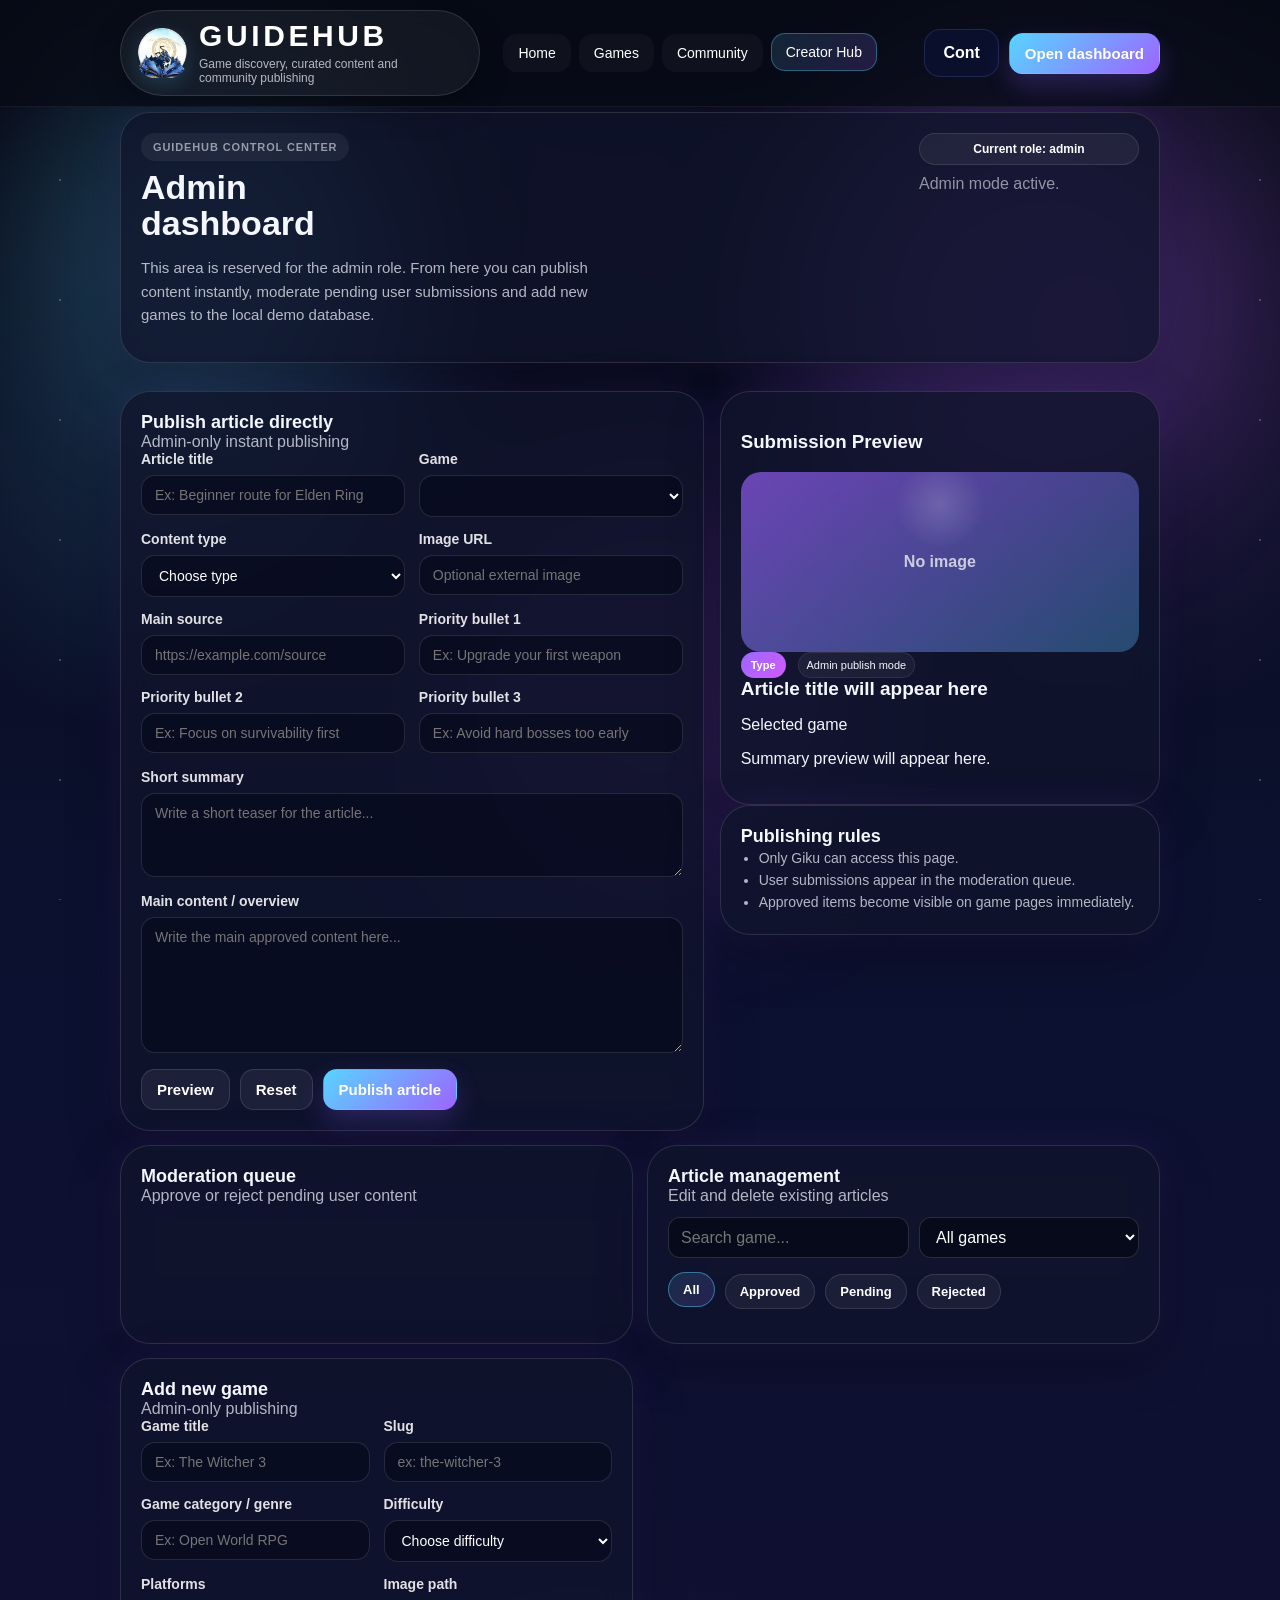
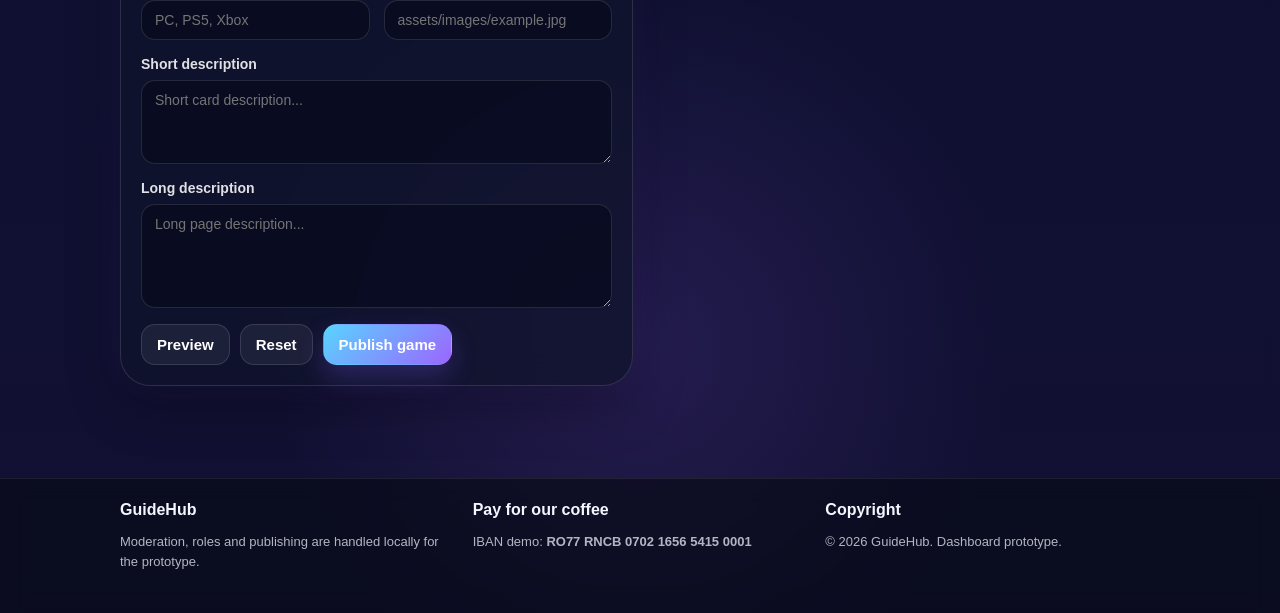
==== admin.html @ 9017408b "Bootstrap GuideHub with role-based publishing workflow and rich seed data Unifies backend/frontend a" ====
<!DOCTYPE html>
<html lang="ro">
  <head>
    <meta charset="UTF-8" />
    <meta name="viewport" content="width=device-width, initial-scale=1.0" />
    <title>GuideHub | Admin Dashboard</title>
    <link rel="stylesheet" href="style.css" />
  </head>
  <body data-page="admin">
    <div class="bg-orb orb-1"></div>
    <div class="bg-orb orb-2"></div>
    <div class="bg-orb orb-3"></div>
    <div class="stars"></div>

    <header class="site-header sticky-header">
  <div class="shell header-shell">
    <a class="brand" href="index.html">
      <div class="brand-icon">
        <img src="assets/images/guidehub-logo.png" alt="GuideHub logo" />
      </div>
      <div class="brand-text">
        <h1>GUIDEHUB</h1>
        <p>Game discovery, curated content and community publishing</p>
      </div>
    </a>

    <nav class="main-nav main-nav-row">
      <a href="index.html" class="nav-link">Home</a>
      <a href="index.html#gamesSection" class="nav-link">Games</a>
      <a href="index.html#communitySection" class="nav-link">Community</a>
      <a href="admin.html" class="nav-link active" data-hub-link>Creator Hub</a>
    </nav>

    <div class="header-tools">
      <div class="header-account">
        <button id="accountButton" class="header-account-button">Cont</button>
        <button id="logoutButton" class="header-account-button hidden">Logout</button>
      </div>

      <a class="header-cta" href="admin.html" data-hub-link data-dashboard-cta>
        Open dashboard
      </a>
    </div>
  </div>
</header>

<div id="loginModal" class="auth-modal hidden">
  <div class="auth-modal-content">
    <button id="closeLoginModal" class="close-modal-button" type="button">×</button>
    <h2>Autentificare</h2>

    <form id="loginForm" class="auth-form">
      <input type="email" id="loginEmail" placeholder="Email" required />
      <input type="password" id="loginPassword" placeholder="Parolă" required />
      <button type="submit" class="primary-button">Login</button>
    </form>

    <p id="loginMessage"></p>
    <a href="register.html">Nu ai cont? Înregistrează-te</a>
  </div>
</div>

    <main class="shell page page-admin">
      <section class="dashboard-hero compact-dashboard-hero">
        <div>
          <span class="eyebrow">GuideHub control center</span>
          <h2>Admin dashboard</h2>
          <p>
            This area is reserved for the admin role. From here you can publish content instantly,
            moderate pending user submissions and add new games to the local demo database.
          </p>
        </div>
        <div class="dashboard-status">
          <div class="status-pill" id="adminRolePill">Current role: admin</div>
          <div class="status-note" id="adminRoleDescription">Admin mode active.</div>
        </div>
      </section>

      <section class="metrics-grid compact-metrics" id="dashboardMetrics"></section>
      <section class="access-banner hidden" id="accessBanner"></section>

      <section class="admin-main-grid compact-admin-grid">
        <section class="glass-panel" id="submissionSection">
          <div class="panel-head compact">
            <h3>Publish article directly</h3>
            <span class="panel-meta">Admin-only instant publishing</span>
          </div>

          <form id="articleForm" class="admin-form compact-admin-form">
            <div class="form-grid compact-form-grid">
              <div class="form-group">
                <label for="title">Article title</label>
                <input type="text" id="title" name="title" placeholder="Ex: Beginner route for Elden Ring" required />
              </div>

              <div class="form-group">
                <label for="game">Game</label>
                <select id="game" name="game" required></select>
              </div>

              <div class="form-group">
                <label for="category">Content type</label>
                <select id="category" name="category" required>
                  <option value="">Choose type</option>
                  <option value="guide">Guide</option>
                  <option value="review">Review</option>
                  <option value="build">Build</option>
                </select>
              </div>

              <div class="form-group">
                <label for="imageUrl">Image URL</label>
                <input type="url" id="imageUrl" name="imageUrl" placeholder="Optional external image" />
              </div>

              <div class="form-group">
                <label for="source">Main source</label>
                <input type="url" id="source" name="source" placeholder="https://example.com/source" />
              </div>

              <div class="form-group">
                <label for="priorityOne">Priority bullet 1</label>
                <input type="text" id="priorityOne" name="priorityOne" placeholder="Ex: Upgrade your first weapon" />
              </div>

              <div class="form-group">
                <label for="priorityTwo">Priority bullet 2</label>
                <input type="text" id="priorityTwo" name="priorityTwo" placeholder="Ex: Focus on survivability first" />
              </div>

              <div class="form-group">
                <label for="priorityThree">Priority bullet 3</label>
                <input type="text" id="priorityThree" name="priorityThree" placeholder="Ex: Avoid hard bosses too early" />
              </div>
            </div>

            <div class="form-group full-width">
              <label for="summary">Short summary</label>
              <textarea id="summary" name="summary" rows="3" placeholder="Write a short teaser for the article..."></textarea>
            </div>

            <div class="form-group full-width">
              <label for="content">Main content / overview</label>
              <textarea id="content" name="content" rows="7" placeholder="Write the main approved content here..." required></textarea>
            </div>

            <div class="admin-actions">
              <button type="button" class="secondary-btn" id="previewBtn">Preview</button>
              <button type="reset" class="secondary-btn">Reset</button>
              <button type="submit" class="primary-btn">Publish article</button>
            </div>
          </form>

          <p id="formMessage" class="form-message hidden"></p>
        </section>

        <aside class="admin-preview-panel">
          <div class="side-card preview-card compact-preview-card">
            <h3>Submission Preview</h3>
            <div class="preview-image" id="previewImage"><span>No image</span></div>
            <div class="preview-meta">
              <span class="tag tag-guide" id="previewCategory">Type</span>
              <span class="likes" id="previewAuthor">Admin publish mode</span>
            </div>
            <h4 id="previewTitle">Article title will appear here</h4>
            <p id="previewGame">Selected game</p>
            <p id="previewSummary">Summary preview will appear here.</p>
          </div>

          <div class="side-card compact-side-card">
            <h4>Publishing rules</h4>
            <ul class="admin-tips compact-tips">
              <li>Only Giku can access this page.</li>
              <li>User submissions appear in the moderation queue.</li>
              <li>Approved items become visible on game pages immediately.</li>
            </ul>
          </div>
        </aside>
      </section>

      <section class="panel-grid admin-secondary-grid compact-secondary-grid">
        <section class="glass-panel" id="moderationSection">
          <div class="panel-head compact">
            <h3>Moderation queue</h3>
            <span class="panel-meta">Approve or reject pending user content</span>
          </div>
          <div id="moderationQueue" class="moderation-list"></div>
        </section>

        <section class="glass-panel" id="articleManagementSection">
          <div class="panel-head compact">
            <h3>Article management</h3>
            <span class="panel-meta">Edit and delete existing articles</span>
          </div>
          <div class="management-toolbar">
            <input type="text" id="articleGameSearch" placeholder="Search game..." />
            <select id="articleGameSelect">
              <option value="all">All games</option>
            </select>
          </div>
          <div class="article-type-filters" id="articleManagementFilters">
            <button type="button" class="type-filter active" data-status="all">All</button>
            <button type="button" class="type-filter" data-status="approved">Approved</button>
            <button type="button" class="type-filter" data-status="pending">Pending</button>
            <button type="button" class="type-filter" data-status="rejected">Rejected</button>
          </div>
          <div id="articleManagementList" class="moderation-list"></div>
        </section>

        <section class="glass-panel" id="gameManagementSection">
          <div class="panel-head compact">
            <h3>Add new game</h3>
            <span class="panel-meta">Admin-only publishing</span>
          </div>

          <form id="gameForm" class="admin-form compact-admin-form">
            <div class="form-grid compact-form-grid">
              <div class="form-group">
                <label for="gameName">Game title</label>
                <input type="text" id="gameName" placeholder="Ex: The Witcher 3" required />
              </div>
              <div class="form-group">
                <label for="gameSlug">Slug</label>
                <input type="text" id="gameSlug" placeholder="ex: the-witcher-3" required />
              </div>
              <div class="form-group">
                <label for="gameGenre">Game category / genre</label>
                <input type="text" id="gameGenre" placeholder="Ex: Open World RPG" required />
              </div>
              <div class="form-group">
                <label for="gameDifficulty">Difficulty</label>
                <select id="gameDifficulty" required>
                  <option value="">Choose difficulty</option>
                  <option value="Easy">Easy</option>
                  <option value="Medium">Medium</option>
                  <option value="Medium / Hard">Medium / Hard</option>
                  <option value="Hard">Hard</option>
                </select>
              </div>
              <div class="form-group">
                <label for="gamePlatforms">Platforms</label>
                <input type="text" id="gamePlatforms" placeholder="PC, PS5, Xbox" required />
              </div>
              <div class="form-group">
                <label for="gameImage">Image path</label>
                <input type="text" id="gameImage" placeholder="assets/images/example.jpg" />
              </div>
            </div>

            <div class="form-group full-width">
              <label for="gameShortDesc">Short description</label>
              <textarea id="gameShortDesc" rows="3" placeholder="Short card description..." required></textarea>
            </div>

            <div class="form-group full-width">
              <label for="gameLongDesc">Long description</label>
              <textarea id="gameLongDesc" rows="5" placeholder="Long page description..." required></textarea>
            </div>

            <div class="admin-actions">
              <button type="button" class="secondary-btn" id="gamePreviewBtn">Preview</button>
              <button type="reset" class="secondary-btn">Reset</button>
              <button type="submit" class="primary-btn">Publish game</button>
            </div>
          </form>

          <p id="gameFormMessage" class="form-message hidden"></p>
        </section>
      </section>
    </main>

    <footer class="site-footer">
      <div class="shell footer-shell">
        <div>
          <h4>GuideHub</h4>
          <p>Moderation, roles and publishing are handled locally for the prototype.</p>
        </div>
        <div>
          <h4>Pay for our coffee</h4>
          <p>IBAN demo: <strong>RO77 RNCB 0702 1656 5415 0001</strong></p>
        </div>
        <div>
          <h4>Copyright</h4>
          <p class="footer-soft">&copy; 2026 GuideHub. Dashboard prototype.</p>
        </div>
      </div>
    </footer>

    <script src="script.js"></script>
  </body>
</html>
---- style.css ----
:root {
  --bg-dark: #080b16;
  --bg-mid: #151a39;
  --bg-card: rgba(16, 20, 44, 0.76);
  --bg-card-strong: rgba(12, 15, 34, 0.88);
  --text-main: #f4f7ff;
  --text-soft: rgba(244, 247, 255, 0.72);
  --text-muted: rgba(244, 247, 255, 0.56);
  --border-soft: rgba(255, 255, 255, 0.12);
  --cyan: #58d4ff;
  --blue: #5a7cff;
  --violet: #9c65ff;
  --pink: #d85cff;
  --green: #47d18c;
  --warning: #ffcb55;
  --danger: #ff6d87;
  --radius-xl: 30px;
  --radius-lg: 22px;
  --radius-md: 16px;
  --shadow-glow: 0 18px 50px rgba(0, 0, 0, 0.34), 0 0 38px rgba(128, 92, 255, 0.12);
}

* {
  box-sizing: border-box;
}

html {
  scroll-behavior: smooth;
}

body {
  margin: 0;
  min-height: 100vh;
  font-family: Inter, Segoe UI, Arial, sans-serif;
  color: var(--text-main);
  background:
    radial-gradient(circle at 14% 18%, rgba(88, 212, 255, 0.16), transparent 16%),
    radial-gradient(circle at 86% 15%, rgba(216, 92, 255, 0.16), transparent 18%),
    radial-gradient(circle at 50% 88%, rgba(156, 101, 255, 0.14), transparent 18%),
    linear-gradient(180deg, #080b16 0%, #0c1130 42%, #121033 100%);
  overflow-x: hidden;
  position: relative;
}

img {
  max-width: 100%;
  display: block;
}

a {
  color: inherit;
}

button,
input,
select,
textarea {
  font: inherit;
}

.shell {
  width: min(1320px, calc(100% - 40px));
  margin: 0 auto;
  position: relative;
  z-index: 2;
}

.page {
  padding: 34px 0 70px;
}

.page-home {
  padding-top: 118px;
}

.page-game,
.page-admin {
  padding-top: 110px;
}

.site-header {
  position: relative;
  z-index: 30;
}

.sticky-header {
  position: fixed;
  top: 0;
  left: 0;
  right: 0;
  padding: 18px 0;
  background: rgba(8, 11, 22, 0.74);
  backdrop-filter: blur(16px);
  border-bottom: 1px solid rgba(255, 255, 255, 0.06);
}

.header-shell {
  display: grid;
  grid-template-columns: auto 1fr auto;
  align-items: center;
  gap: 18px;
}

.brand {
  display: flex;
  align-items: center;
  gap: 16px;
  padding: 12px 20px;
  border: 1px solid var(--border-soft);
  border-radius: 999px;
  background: rgba(255, 255, 255, 0.05);
  text-decoration: none;
  color: white;
  box-shadow: 0 12px 30px rgba(0, 0, 0, 0.28);
  min-width: 0;
}

.brand-icon {
  width: 56px;
  height: 56px;
  display: grid;
  place-items: center;
  border-radius: 18px;
  font-size: 30px;
  font-weight: 900;
  background: linear-gradient(135deg, var(--cyan), var(--blue), var(--violet));
  box-shadow: 0 8px 22px rgba(88, 212, 255, 0.24);
}

.brand-text h1 {
  margin: 0;
  font-size: 38px;
  line-height: 1;
  letter-spacing: 0.14em;
}

.brand-text p {
  margin: 6px 0 0;
  color: var(--text-soft);
  font-size: 13px;
}

.main-nav {
  display: flex;
  justify-content: center;
  gap: 12px;
  flex-wrap: wrap;
}

.nav-link {
  text-decoration: none;
  color: white;
  border: 1px solid transparent;
  padding: 12px 16px;
  border-radius: 14px;
  background: rgba(255, 255, 255, 0.03);
  transition: 0.18s ease;
}

.nav-link:hover,
.nav-link.active {
  border-color: rgba(88, 212, 255, 0.35);
  background: linear-gradient(135deg, rgba(88, 212, 255, 0.14), rgba(156, 101, 255, 0.18));
  transform: translateY(-1px);
}

.header-tools {
  display: flex;
  align-items: center;
  gap: 12px;
  flex-wrap: wrap;
  justify-content: flex-end;
}

.session-box {
  display: flex;
  flex-direction: column;
  gap: 5px;
  padding: 10px 14px;
  border-radius: 16px;
  border: 1px solid var(--border-soft);
  background: rgba(255, 255, 255, 0.04);
}

.session-label {
  font-size: 12px;
  color: var(--text-muted);
  text-transform: uppercase;
  letter-spacing: 0.08em;
}

.user-switcher {
  min-width: 210px;
  padding: 10px 12px;
  border-radius: 12px;
  border: 1px solid rgba(255, 255, 255, 0.08);
  background: rgba(8, 11, 30, 0.9);
  color: white;
}

.header-cta,
.primary-btn,
.secondary-btn,
.view-btn,
.copy-btn {
  border-radius: 16px;
  padding: 11px 16px;
  font-weight: 600;
  text-decoration: none;
  border: 1px solid transparent;
  cursor: pointer;
  transition: 0.18s ease;
}

.header-cta,
.primary-btn,
.view-btn {
  color: white;
  background: linear-gradient(135deg, var(--cyan), var(--violet));
  box-shadow: 0 12px 26px rgba(128, 92, 255, 0.24);
}

.secondary-btn,
.copy-btn {
  color: white;
  background: rgba(255, 255, 255, 0.06);
  border-color: var(--border-soft);
}

.header-cta:hover,
.primary-btn:hover,
.secondary-btn:hover,
.view-btn:hover,
.copy-btn:hover {
  transform: translateY(-2px);
}

.hero-panel,
.glass-panel,
.hero-side-card,
.game-hero-content,
.game-hero-art,
.content-panel,
.side-card,
.admin-form-panel {
  border: 1px solid var(--border-soft);
  background: var(--bg-card);
  backdrop-filter: blur(16px);
  box-shadow: var(--shadow-glow);
}

.hero-panel {
  display: grid;
  grid-template-columns: 1.1fr 0.9fr;
  gap: 24px;
  padding: 34px;
  border-radius: var(--radius-xl);
}

.hero-copy h2,
.dashboard-hero h2 {
  margin: 10px 0 14px;
  font-size: clamp(38px, 5vw, 60px);
  line-height: 1.04;
}

.hero-copy p,
.dashboard-hero p,
.card-note,
.footer-soft {
  color: var(--text-soft);
  line-height: 1.7;
}

.eyebrow {
  display: inline-flex;
  padding: 10px 14px;
  border-radius: 999px;
  background: rgba(255, 255, 255, 0.06);
  color: var(--text-muted);
  font-size: 12px;
  font-weight: 700;
  letter-spacing: 0.08em;
  text-transform: uppercase;
}

.hero-actions {
  display: flex;
  gap: 12px;
  flex-wrap: wrap;
  margin-top: 26px;
}

.hero-inline-cards,
.hero-summary-grid,
.metrics-grid,
.panel-grid,
.promo-grid,
.cards-grid,
.cards-grid-large {
  display: grid;
  gap: 18px;
}

.hero-inline-cards {
  grid-template-columns: repeat(2, minmax(0, 1fr));
  margin-top: 24px;
}

.hero-summary-grid {
  grid-template-columns: repeat(2, minmax(0, 1fr));
  margin-top: 22px;
}

.mini-role-card,
.stat-card,
.metric-card {
  border: 1px solid rgba(255, 255, 255, 0.08);
  background: rgba(255, 255, 255, 0.04);
  border-radius: var(--radius-lg);
  padding: 18px;
}

.mini-role-card span,
.stat-card span,
.metric-card span {
  display: block;
  color: var(--text-muted);
  font-size: 13px;
  margin-bottom: 8px;
}

.mini-role-card strong,
.stat-card strong,
.metric-card strong {
  display: block;
  font-size: 22px;
  margin-bottom: 6px;
}

.mini-role-card p {
  margin: 0;
  color: var(--text-soft);
  line-height: 1.55;
}

.hero-side-card {
  border-radius: var(--radius-xl);
  padding: 28px;
}

.info-chip-row {
  display: flex;
  flex-wrap: wrap;
  gap: 10px;
  margin-bottom: 20px;
}

.info-chip,
.game-label,
.status-pill,
.promo-status,
.card-genre,
.card-year,
.type-filter,
.tag,
.tag-neutral {
  display: inline-flex;
  align-items: center;
  justify-content: center;
  border-radius: 999px;
}

.info-chip,
.tag-neutral,
.status-pill,
.card-genre,
.card-year {
  border: 1px solid rgba(255, 255, 255, 0.1);
  background: rgba(255, 255, 255, 0.06);
  color: white;
  padding: 9px 14px;
  font-size: 13px;
  font-weight: 700;
}

.search-box {
  display: flex;
  gap: 12px;
  padding: 12px;
  border-radius: 26px;
  border: 1px solid rgba(88, 212, 255, 0.22);
  background: rgba(255, 255, 255, 0.04);
}

.compact-search {
  width: 100%;
}

.search-box input {
  flex: 1;
  min-width: 0;
  height: 64px;
  border: 1px solid rgba(255, 255, 255, 0.08);
  outline: none;
  border-radius: 18px;
  background: rgba(7, 10, 24, 0.68);
  color: white;
  padding: 0 22px;
  font-size: 20px;
}

.search-box button {
  min-width: 150px;
  border: 0;
  border-radius: 18px;
  font-size: 18px;
  font-weight: 700;
  color: white;
  cursor: pointer;
  background: linear-gradient(135deg, var(--cyan), var(--violet));
}

.section-head {
  margin: 42px 0 22px;
  display: flex;
  align-items: end;
  justify-content: space-between;
  gap: 16px;
}

.section-head h2 {
  margin: 0;
  font-size: 38px;
}

.section-head p,
.dashboard-status,
.live-indicator,
.panel-meta,
.article-summary,
.article-body,
.feed-item p,
.site-footer p,
.empty-state-panel {
  color: var(--text-soft);
}

.live-indicator {
  display: flex;
  align-items: center;
  gap: 10px;
  font-weight: 700;
}

.live-dot {
  width: 10px;
  height: 10px;
  border-radius: 50%;
  background: var(--green);
  box-shadow: 0 0 12px rgba(71, 209, 140, 0.8);
}

.filters {
  display: flex;
  gap: 14px;
  flex-wrap: wrap;
}

.filter-btn,
.type-filter {
  border: 1px solid var(--border-soft);
  background: rgba(255, 255, 255, 0.05);
  color: white;
  padding: 12px 18px;
  cursor: pointer;
  font-weight: 700;
  transition: 0.18s ease;
}

.filter-btn:hover,
.filter-btn.active,
.type-filter:hover,
.type-filter.active {
  transform: translateY(-2px);
  border-color: rgba(88, 212, 255, 0.45);
  background: linear-gradient(135deg, rgba(88, 212, 255, 0.14), rgba(156, 101, 255, 0.18));
}

.cards-grid-large {
  grid-template-columns: repeat(3, minmax(0, 1fr));
}

.game-card {
  border: 1px solid var(--border-soft);
  border-radius: var(--radius-xl);
  overflow: hidden;
  background: var(--bg-card);
  backdrop-filter: blur(14px);
  box-shadow: 0 20px 42px rgba(0, 0, 0, 0.28);
  display: flex;
  flex-direction: column;
  min-height: 100%;
  transition: 0.2s ease;
}

.game-card:hover {
  transform: translateY(-6px);
  border-color: rgba(88, 212, 255, 0.3);
}

.card-image {
  height: 220px;
  overflow: hidden;
}

.card-image img {
  width: 100%;
  height: 100%;
  object-fit: cover;
}

.card-content {
  padding: 22px;
  display: flex;
  flex-direction: column;
  gap: 14px;
  flex: 1;
}

.card-topline,
.preview-meta,
.card-footer,
.article-card-head,
.queue-actions,
.promo-code-row,
.breadcrumb-row,
.hero-quick-actions,
.admin-actions,
.footer-shell {
  display: flex;
  align-items: center;
  gap: 12px;
}

.card-topline,
.card-footer,
.article-card-head,
.promo-code-row,
.footer-shell {
  justify-content: space-between;
}

.card-content h3,
.preview-card h4,
.article-card-head h4,
.feed-item h4,
.source-item strong a,
.promo-card h4,
.side-card h4,
.glass-panel h3,
.panel-head h3 {
  margin: 0;
}

.card-content p,
.article-summary,
.article-body,
.feed-item p,
.community-metrics,
.source-item p,
.promo-card p,
.quick-list span,
.workflow-item p {
  line-height: 1.6;
}

.card-platforms {
  display: flex;
  flex-wrap: wrap;
  gap: 8px;
}

.card-platforms span,
.article-meta-badge,
.likes {
  padding: 9px 12px;
  border-radius: 14px;
  border: 1px solid rgba(255, 255, 255, 0.08);
  background: rgba(255, 255, 255, 0.05);
  font-size: 13px;
}

.tag {
  padding: 10px 14px;
  font-size: 13px;
  font-weight: 800;
  color: white;
}

.tag-guide {
  background: linear-gradient(135deg, #9a68ff, #d25aff);
}

.tag-review {
  background: linear-gradient(135deg, #5486ff, #7d5dff);
}

.tag-build {
  background: linear-gradient(135deg, #46c7ff, #6176ff);
}

.tag-neutral {
  padding: 10px 16px;
}

.empty-state,
.empty-state-panel {
  text-align: center;
  padding: 26px;
  border: 1px dashed rgba(255, 255, 255, 0.18);
  border-radius: var(--radius-lg);
}

.panel-grid {
  grid-template-columns: repeat(2, minmax(0, 1fr));
  margin-top: 34px;
}

.home-info-grid,
.admin-secondary-grid {
  margin-top: 34px;
}

.glass-panel,
.content-panel,
.side-card,
.admin-form-panel {
  border-radius: var(--radius-xl);
  padding: 26px;
}

.feed-list,
.workflow-list,
.article-list,
.moderation-list {
  display: flex;
  flex-direction: column;
  gap: 14px;
}

.feed-item,
.workflow-item,
.article-card,
.moderation-card,
.promo-card {
  border-radius: var(--radius-lg);
  border: 1px solid rgba(255, 255, 255, 0.08);
  background: rgba(255, 255, 255, 0.04);
  padding: 18px;
}

.feed-item,
.workflow-item {
  display: flex;
  justify-content: space-between;
  gap: 16px;
}

.feed-meta {
  min-width: 180px;
  display: flex;
  flex-direction: column;
  gap: 6px;
  align-items: flex-end;
}

.workflow-item {
  align-items: flex-start;
}

.workflow-step {
  width: 34px;
  height: 34px;
  border-radius: 50%;
  display: grid;
  place-items: center;
  background: linear-gradient(135deg, var(--cyan), var(--violet));
  font-weight: 800;
  flex-shrink: 0;
}

.breadcrumb-row {
  margin-bottom: 18px;
  color: var(--text-muted);
}

.upgraded-hero {
  margin-top: 0;
}

.game-hero {
  display: grid;
  grid-template-columns: 1.1fr 0.9fr;
  gap: 24px;
  align-items: stretch;
}

.game-hero-content,
.game-hero-art {
  border-radius: var(--radius-xl);
  padding: 30px;
}

.game-hero-art {
  padding: 0;
  min-height: 420px;
  overflow: hidden;
}

.game-hero-art img {
  width: 100%;
  height: 100%;
  object-fit: cover;
}

.game-hero-content h2 {
  margin: 18px 0 12px;
  font-size: clamp(42px, 5vw, 64px);
  line-height: 1.04;
}

.hero-tags,
.article-type-filters {
  display: flex;
  flex-wrap: wrap;
  gap: 10px;
  margin-top: 22px;
}

.game-layout {
  margin-top: 26px;
  display: grid;
  grid-template-columns: 1.45fr 0.75fr;
  gap: 24px;
}

.content-panel-large {
  gap: 20px;
}

.content-block {
  padding-top: 22px;
  border-top: 1px solid rgba(255, 255, 255, 0.08);
}

.content-block-first {
  padding-top: 0;
  border-top: 0;
}

.content-block h4 {
  margin: 0 0 10px;
  font-size: 24px;
}

.bullet-list,
.quick-list,
.community-metrics {
  display: grid;
  gap: 12px;
}

.bullet-list {
  margin: 16px 0 0;
  padding-left: 20px;
}

.quick-list div,
.metric-row {
  display: flex;
  justify-content: space-between;
  gap: 14px;
  padding-bottom: 10px;
  border-bottom: 1px solid rgba(255, 255, 255, 0.08);
}

.quick-list div:last-child,
.metric-row:last-child {
  border-bottom: 0;
  padding-bottom: 0;
}

.text-link {
  color: var(--cyan);
  font-weight: 700;
  text-decoration: none;
}

.promo-grid {
  grid-template-columns: repeat(2, minmax(0, 1fr));
}

.promo-card code {
  font-family: Consolas, monospace;
  background: rgba(0, 0, 0, 0.28);
  border-radius: 12px;
  padding: 10px 12px;
  font-size: 15px;
}

.promo-foot,
.status-note,
.article-meta-badge {
  color: var(--text-muted);
}

.dashboard-hero {
  display: flex;
  justify-content: space-between;
  gap: 20px;
  align-items: flex-start;
  padding: 32px;
  border-radius: var(--radius-xl);
  border: 1px solid var(--border-soft);
  background: var(--bg-card);
  backdrop-filter: blur(16px);
  box-shadow: var(--shadow-glow);
}

.dashboard-status {
  display: grid;
  gap: 12px;
  min-width: 260px;
}

.metrics-grid {
  grid-template-columns: repeat(4, minmax(0, 1fr));
  margin-top: 24px;
}

.metric-card strong {
  font-size: 36px;
}

.access-banner {
  margin-top: 22px;
  padding: 16px 18px;
  border-radius: var(--radius-lg);
  border: 1px solid rgba(88, 212, 255, 0.24);
  background: rgba(88, 212, 255, 0.08);
  color: white;
  font-weight: 700;
}

.admin-main-grid {
  margin-top: 30px;
  display: grid;
  grid-template-columns: 1.35fr 0.8fr;
  gap: 24px;
}

.admin-form {
  display: flex;
  flex-direction: column;
}

.form-grid {
  display: grid;
  grid-template-columns: repeat(2, minmax(0, 1fr));
  gap: 16px;
}

.form-group {
  display: flex;
  flex-direction: column;
  gap: 8px;
}

.form-group label {
  font-size: 14px;
  font-weight: 700;
  color: rgba(255, 255, 255, 0.88);
}

.form-group input,
.form-group select,
.form-group textarea {
  width: 100%;
  padding: 14px 16px;
  border-radius: 14px;
  border: 1px solid var(--border-soft);
  background: rgba(8, 11, 30, 0.72);
  color: white;
  outline: none;
  transition: 0.18s ease;
}

.form-group input:focus,
.form-group select:focus,
.form-group textarea:focus,
.user-switcher:focus,
.search-box input:focus {
  border-color: rgba(88, 212, 255, 0.5);
  box-shadow: 0 0 0 3px rgba(88, 212, 255, 0.08);
}

.form-group textarea {
  resize: vertical;
  min-height: 110px;
}

.full-width {
  margin-top: 16px;
}

.preview-image {
  min-height: 220px;
  border-radius: 20px;
  overflow: hidden;
  display: grid;
  place-items: center;
  background:
    radial-gradient(circle at 50% 18%, rgba(255,255,255,0.16), transparent 18%),
    linear-gradient(135deg, rgba(156, 101, 255, 0.58), rgba(88, 212, 255, 0.22)),
    linear-gradient(180deg, #25194f, #162447);
  font-weight: 800;
  color: rgba(255, 255, 255, 0.72);
}

.preview-image img {
  width: 100%;
  height: 100%;
  object-fit: cover;
}

.admin-tips {
  margin: 0;
  padding-left: 18px;
  color: var(--text-soft);
  line-height: 1.7;
}

.form-message {
  margin-top: 18px;
  padding: 14px 16px;
  border-radius: 14px;
  background: rgba(88, 212, 255, 0.1);
  border: 1px solid rgba(88, 212, 255, 0.22);
  font-weight: 700;
}

.small-btn {
  padding: 10px 14px;
  border-radius: 12px;
  font-size: 14px;
}

.site-footer {
  position: relative;
  z-index: 2;
  border-top: 1px solid rgba(255, 255, 255, 0.08);
  background: rgba(7, 10, 20, 0.62);
  backdrop-filter: blur(12px);
  padding: 26px 0 34px;
}

.footer-shell {
  align-items: flex-start;
}

.footer-shell > div {
  flex: 1;
  min-width: 0;
}

.site-footer h4 {
  margin: 0 0 8px;
  font-size: 18px;
}

.hidden {
  display: none !important;
}

.bg-orb {
  position: fixed;
  border-radius: 999px;
  filter: blur(72px);
  z-index: 0;
  pointer-events: none;
}

.orb-1 {
  width: 340px;
  height: 340px;
  background: rgba(88, 212, 255, 0.18);
  top: 40px;
  left: 4%;
}

.orb-2 {
  width: 440px;
  height: 440px;
  background: rgba(156, 101, 255, 0.18);
  top: 70px;
  right: 4%;
}

.orb-3 {
  width: 420px;
  height: 420px;
  background: rgba(216, 92, 255, 0.12);
  bottom: 0;
  left: 35%;
}

.stars {
  position: fixed;
  inset: 0;
  z-index: 0;
  pointer-events: none;
  background-image:
    radial-gradient(circle, rgba(255, 255, 255, 0.85) 1px, transparent 1.5px),
    radial-gradient(circle, rgba(255, 255, 255, 0.46) 1px, transparent 1.5px);
  background-size: 120px 120px, 190px 190px;
  background-position: 0 0, 70px 50px;
  opacity: 0.26;
}

@media (max-width: 1180px) {
  .hero-panel,
  .game-hero,
  .game-layout,
  .admin-main-grid,
  .panel-grid,
  .footer-shell {
    grid-template-columns: 1fr;
    flex-direction: column;
  }

  .cards-grid-large {
    grid-template-columns: repeat(2, minmax(0, 1fr));
  }

  .metrics-grid {
    grid-template-columns: repeat(2, minmax(0, 1fr));
  }

  .header-shell {
    grid-template-columns: 1fr;
  }

  .main-nav,
  .header-tools {
    justify-content: flex-start;
  }
}

@media (max-width: 760px) {
  .shell {
    width: min(100%, calc(100% - 24px));
  }

  .page-home,
  .page-game,
  .page-admin {
    padding-top: 150px;
  }

  .cards-grid-large,
  .hero-inline-cards,
  .hero-summary-grid,
  .promo-grid,
  .metrics-grid,
  .form-grid {
    grid-template-columns: 1fr;
  }

  .search-box {
    flex-direction: column;
  }

  .search-box button,
  .search-box input {
    width: 100%;
  }

  .brand-text h1 {
    font-size: 28px;
    letter-spacing: 0.08em;
  }

  .hero-copy h2,
  .dashboard-hero h2,
  .game-hero-content h2 {
    font-size: 34px;
  }

  .feed-item,
  .workflow-item,
  .article-card-head,
  .card-topline,
  .card-footer,
  .promo-code-row,
  .footer-shell {
    flex-direction: column;
    align-items: flex-start;
  }

  .footer-shell > div {
    width: 100%;
  }
}


/* ===== Layout refinements for final review ===== */
.shell {
  width: min(1160px, calc(100% - 96px));
}

.page-home,
.page-game,
.page-admin,
.page-submit {
  padding-top: 136px;
}

.sticky-header {
  padding: 14px 0;
}

.header-shell {
  grid-template-columns: auto auto auto;
  gap: 14px;
}

.main-nav-row {
  justify-content: center;
  gap: 10px;
  flex-wrap: nowrap;
}

.nav-link {
  padding: 10px 15px;
  font-size: 15px;
  white-space: nowrap;
}

.header-tools {
  gap: 10px;
  flex-wrap: nowrap;
}

.session-box {
  padding: 8px 12px;
}

.user-switcher {
  min-width: 185px;
  padding: 8px 10px;
}

.header-cta,
.primary-btn,
.secondary-btn,
.view-btn,
.copy-btn {
  padding: 12px 16px;
  border-radius: 14px;
}

.hero-panel {
  gap: 28px;
  padding: 28px;
  align-items: start;
}

.hero-panel-compact {
  margin-top: 8px;
}

.hero-copy h2,
.dashboard-hero h2 {
  font-size: clamp(32px, 4.6vw, 54px);
  max-width: 12.5ch;
}

.hero-copy p,
.dashboard-hero p {
  max-width: 60ch;
  font-size: 17px;
}

.hero-inline-cards,
.hero-summary-grid,
.metrics-grid,
.panel-grid,
.promo-grid,
.cards-grid,
.cards-grid-large {
  gap: 16px;
}

.hero-inline-cards {
  margin-top: 22px;
}

.hero-summary-grid {
  margin-top: 18px;
}

.mini-role-card,
.stat-card,
.metric-card {
  padding: 16px;
}

.hero-side-card {
  padding: 24px;
}

.metrics-only-card {
  min-height: 100%;
}

.catalog-search-row {
  margin: 20px 0 18px;
}

.catalog-search-box {
  max-width: 720px;
}

.search-box {
  gap: 10px;
  padding: 10px;
  border-radius: 22px;
}

.search-box input {
  height: 58px;
  font-size: 18px;
  border-radius: 16px;
}

.search-box button {
  min-width: 136px;
  border-radius: 16px;
  font-size: 17px;
}

.section-head {
  margin: 36px 0 18px;
}

.section-head h2 {
  font-size: 32px;
}

.section-head p {
  font-size: 16px;
}

.filters {
  gap: 12px;
}

.filter-btn,
.type-filter {
  padding: 10px 16px;
  font-size: 14px;
}

.cards-grid-large {
  grid-template-columns: repeat(4, minmax(0, 1fr));
  align-items: stretch;
}

.game-card {
  border-radius: 24px;
}

.card-image {
  height: 150px;
}

.card-content {
  padding: 16px;
  gap: 12px;
}

.card-content h3 {
  font-size: 21px;
}

.card-content p {
  font-size: 14px;
  line-height: 1.55;
}

.card-platforms span,
.article-meta-badge,
.likes {
  padding: 7px 10px;
  font-size: 12px;
}

.tag {
  padding: 8px 12px;
  font-size: 12px;
}

.panel-grid {
  margin-top: 28px;
}

.feed-item,
.workflow-item,
.article-card,
.moderation-card,
.promo-card {
  padding: 16px;
}

.feed-item-stack,
.align-start {
  align-items: flex-start;
}

.compact-breadcrumb {
  margin-bottom: 16px;
}

.compact-game-hero {
  grid-template-columns: 1fr 0.82fr;
  gap: 20px;
}

.game-hero-content,
.game-hero-art {
  padding: 24px;
}

.compact-game-copy {
  padding: 24px;
}

.compact-hero-art {
  padding: 0;
  min-height: 320px;
}

.game-hero-content h2 {
  font-size: clamp(28px, 4vw, 46px);
}

.game-hero-content p {
  max-width: 100%;
  font-size: 16px;
}

.hero-tags,
.article-type-filters {
  gap: 12px;
  margin-top: 18px;
}

.spaced-action-row {
  margin-top: 22px;
  gap: 16px;
  flex-wrap: wrap;
}

.tag-neutral {
  padding: 9px 14px;
}

.compact-game-layout {
  margin-top: 20px;
  grid-template-columns: 1.22fr 0.78fr;
  gap: 18px;
}

.content-panel-large,
.sidebar-panel,
.admin-preview-panel {
  gap: 16px;
}

.glass-panel,
.content-panel,
.side-card,
.admin-form-panel {
  padding: 22px;
}

.content-block {
  padding-top: 18px;
}

.content-block h4,
.side-card h4,
.panel-head h3,
.glass-panel h3 {
  font-size: 20px;
}

.content-block p,
.content-block li,
.quick-list span,
.source-item p,
.promo-card p,
.card-note {
  font-size: 15px;
}

.promo-grid {
  grid-template-columns: repeat(2, minmax(0, 1fr));
}

.compact-dashboard-hero {
  padding: 24px;
}

.compact-dashboard-hero h2 {
  max-width: none;
}

.compact-metrics {
  grid-template-columns: repeat(4, minmax(0, 1fr));
  margin-top: 18px;
}

.compact-admin-grid {
  margin-top: 18px;
  grid-template-columns: 1.14fr 0.86fr;
  gap: 18px;
}

.compact-secondary-grid {
  margin-top: 18px;
}

.compact-admin-form .form-grid {
  gap: 14px;
}

.compact-form-grid {
  grid-template-columns: repeat(2, minmax(0, 1fr));
}

.form-group {
  gap: 8px;
}

.form-group input,
.form-group select,
.form-group textarea {
  padding: 12px 14px;
  font-size: 15px;
  border-radius: 14px;
}

.form-group textarea {
  min-height: 92px;
}

.preview-image {
  height: 180px;
}

.compact-preview-card h4 {
  font-size: 22px;
}

.compact-tips {
  line-height: 1.6;
  font-size: 14px;
}

.admin-actions {
  gap: 10px;
  margin-top: 18px;
}

.small-btn {
  padding: 10px 14px;
  font-size: 14px;
}

.compact-feed-panel {
  margin-top: 18px;
}

.site-footer {
  margin-top: 42px;
}

.footer-shell {
  gap: 18px;
}

@media (max-width: 1280px) {
  .shell {
    width: min(1120px, calc(100% - 72px));
  }

  .cards-grid-large {
    grid-template-columns: repeat(3, minmax(0, 1fr));
  }
}

@media (max-width: 1180px) {
  .header-shell {
    grid-template-columns: 1fr;
    gap: 12px;
  }

  .main-nav-row,
  .header-tools {
    justify-content: flex-start;
    flex-wrap: wrap;
  }
}

@media (max-width: 980px) {
  .shell {
    width: min(100%, calc(100% - 32px));
  }

  .page-home,
  .page-game,
  .page-admin,
  .page-submit {
    padding-top: 150px;
  }

  .hero-panel,
  .compact-game-hero,
  .compact-game-layout,
  .compact-admin-grid,
  .panel-grid {
    grid-template-columns: 1fr;
  }

  .cards-grid-large,
  .compact-metrics,
  .promo-grid {
    grid-template-columns: repeat(2, minmax(0, 1fr));
  }

  .compact-form-grid {
    grid-template-columns: 1fr;
  }
}

@media (max-width: 640px) {
  .cards-grid-large,
  .promo-grid,
  .compact-metrics,
  .hero-inline-cards,
  .hero-summary-grid {
    grid-template-columns: 1fr;
  }

  .brand-text h1 {
    font-size: 28px;
  }
}


/* ===== Ultra compact polish pass ===== */
.shell {
  width: min(1080px, calc(100% - 124px));
}

.page-home,
.page-game,
.page-admin,
.page-submit {
  padding-top: 112px;
  padding-bottom: 58px;
}

.sticky-header {
  padding: 10px 0;
}

.header-shell {
  grid-template-columns: auto auto auto;
  gap: 12px;
}

.brand {
  gap: 12px;
  padding: 10px 16px;
}

.brand-icon {
  width: 50px;
  height: 50px;
  padding: 0;
  overflow: hidden;
  background: rgba(255, 255, 255, 0.04);
  box-shadow: 0 6px 18px rgba(88, 212, 255, 0.16);
}

.brand-icon img {
  width: 100%;
  height: 100%;
  object-fit: contain;
}

.brand-text h1 {
  font-size: 30px;
  letter-spacing: 0.12em;
}

.brand-text p {
  font-size: 12px;
  max-width: 240px;
}

.main-nav-row {
  gap: 8px;
  flex-wrap: nowrap;
}

.nav-link {
  padding: 10px 14px;
  font-size: 14px;
}

.header-tools {
  gap: 10px;
  flex-wrap: nowrap;
}

.session-box {
  padding: 8px 10px;
}

.session-label {
  font-size: 11px;
}

.user-switcher {
  min-width: 180px;
  padding: 8px 10px;
  font-size: 14px;
}

.header-cta,
.primary-btn,
.secondary-btn,
.view-btn,
.copy-btn {
  padding: 11px 15px;
  font-size: 15px;
  border-radius: 14px;
}

.hero-panel {
  grid-template-columns: 1.08fr 0.92fr;
  gap: 20px;
  padding: 24px;
}

.hero-panel-compact {
  margin-top: 2px;
}

.hero-copy h2,
.dashboard-hero h2 {
  font-size: clamp(24px, 3.6vw, 46px);
  line-height: 1.06;
  max-width: 14.4ch;
  margin: 8px 0 12px;
}

.hero-copy p,
.dashboard-hero p {
  font-size: 15px;
  line-height: 1.58;
  max-width: 58ch;
}

.eyebrow {
  padding: 8px 12px;
  font-size: 11px;
}

.hero-actions {
  gap: 10px;
  margin-top: 18px;
}

.hero-inline-cards,
.hero-summary-grid,
.metrics-grid,
.panel-grid,
.promo-grid,
.cards-grid,
.cards-grid-large {
  gap: 14px;
}

.mini-role-card,
.stat-card,
.metric-card {
  padding: 14px;
}

.mini-role-card strong,
.stat-card strong,
.metric-card strong {
  font-size: 20px;
}

.hero-side-card {
  padding: 20px;
}

.info-chip,
.tag-neutral,
.status-pill,
.card-genre,
.card-year {
  padding: 8px 12px;
  font-size: 12px;
}

.section-head {
  margin: 30px 0 14px;
}

.section-head h2 {
  font-size: 30px;
}

.section-head p {
  font-size: 15px;
}

.live-indicator {
  font-size: 13px;
}

.filters {
  gap: 10px;
}

.filter-btn,
.type-filter {
  padding: 9px 14px;
  font-size: 13px;
}

.catalog-search-row {
  margin: 14px 0 12px;
}

.catalog-search-box {
  max-width: 640px;
}

.search-box {
  gap: 8px;
  padding: 8px;
  border-radius: 20px;
}

.search-box input {
  height: 50px;
  padding: 0 18px;
  font-size: 16px;
  border-radius: 14px;
}

.search-box button {
  min-width: 120px;
  font-size: 16px;
  border-radius: 14px;
}

.cards-grid-large {
  grid-template-columns: repeat(4, minmax(0, 1fr));
}

.game-card {
  border-radius: 20px;
}

.card-image {
  height: 132px;
}

.card-content {
  padding: 14px;
  gap: 10px;
}

.card-content h3 {
  font-size: 18px;
}

.card-content p {
  font-size: 13px;
  line-height: 1.45;
}

.card-platforms span,
.article-meta-badge,
.likes {
  padding: 6px 8px;
  font-size: 11px;
}

.tag {
  padding: 7px 10px;
  font-size: 11px;
}

.glass-panel,
.content-panel,
.side-card,
.admin-form-panel {
  padding: 20px;
}

.panel-grid {
  margin-top: 24px;
}

.feed-item,
.workflow-item,
.article-card,
.moderation-card,
.promo-card {
  padding: 15px;
}

.workflow-step {
  width: 30px;
  height: 30px;
  font-size: 13px;
}

.compact-breadcrumb {
  margin-bottom: 14px;
  font-size: 13px;
}

.compact-game-hero {
  grid-template-columns: 0.98fr 0.82fr;
  gap: 16px;
}

.game-hero-content,
.compact-game-copy {
  padding: 20px;
}

.compact-hero-art {
  min-height: 270px;
}

.game-hero-content h2 {
  font-size: clamp(24px, 3vw, 40px);
  margin: 12px 0 10px;
}

.game-hero-content p {
  font-size: 14px;
  line-height: 1.55;
}

.hero-tags,
.article-type-filters {
  gap: 10px;
  margin-top: 16px;
}

.hero-quick-actions {
  gap: 14px;
}

.spaced-action-row {
  margin-top: 26px;
  gap: 14px;
}

.compact-game-layout {
  margin-top: 16px;
  grid-template-columns: 1.18fr 0.82fr;
  gap: 16px;
}

.content-panel-large,
.sidebar-panel,
.admin-preview-panel {
  gap: 14px;
}

.content-block {
  padding-top: 16px;
}

.content-block h4,
.side-card h4,
.panel-head h3,
.glass-panel h3 {
  font-size: 18px;
}

.content-block p,
.content-block li,
.quick-list span,
.source-item p,
.promo-card p,
.card-note,
.workflow-item p,
.feed-item p {
  font-size: 14px;
  line-height: 1.55;
}

.promo-card code {
  font-size: 13px;
}

.compact-dashboard-hero {
  padding: 20px;
}

.compact-dashboard-hero h2 {
  font-size: clamp(24px, 3vw, 34px);
}

.dashboard-status {
  min-width: 220px;
  gap: 10px;
}

.compact-metrics {
  gap: 12px;
  margin-top: 14px;
}

.compact-admin-grid,
.compact-secondary-grid,
.compact-feed-panel {
  margin-top: 14px;
}

.compact-admin-grid {
  gap: 16px;
}

.form-grid,
.compact-form-grid {
  gap: 12px;
}

.form-group input,
.form-group select,
.form-group textarea {
  padding: 11px 13px;
  font-size: 14px;
}

.form-group textarea {
  min-height: 84px;
}

.preview-image {
  min-height: 160px;
}

.compact-preview-card h4 {
  font-size: 19px;
}

.admin-actions {
  gap: 10px;
  margin-top: 16px;
}

.site-footer {
  margin-top: 34px;
  padding: 22px 0 28px;
}

.site-footer h4 {
  font-size: 16px;
}

.site-footer p,
.footer-soft {
  font-size: 13px;
  line-height: 1.55;
}

@media (max-width: 1280px) {
  .shell {
    width: min(1040px, calc(100% - 72px));
  }

  .cards-grid-large {
    grid-template-columns: repeat(3, minmax(0, 1fr));
  }
}

@media (max-width: 1100px) {
  .shell {
    width: min(100%, calc(100% - 48px));
  }

  .header-shell {
    grid-template-columns: 1fr;
  }

  .main-nav-row,
  .header-tools {
    justify-content: flex-start;
    flex-wrap: wrap;
  }

  .hero-panel,
  .compact-game-hero,
  .compact-game-layout,
  .compact-admin-grid,
  .panel-grid {
    grid-template-columns: 1fr;
  }
}

@media (max-width: 760px) {
  .shell {
    width: min(100%, calc(100% - 24px));
  }

  .page-home,
  .page-game,
  .page-admin,
  .page-submit {
    padding-top: 144px;
  }

  .cards-grid-large,
  .compact-metrics,
  .hero-inline-cards,
  .hero-summary-grid,
  .promo-grid,
  .compact-form-grid {
    grid-template-columns: 1fr;
  }

  .catalog-search-box,
  .search-box {
    width: 100%;
  }

  .search-box {
    flex-direction: column;
  }

  .search-box input,
  .search-box button {
    width: 100%;
  }

  .brand {
    width: 100%;
  }

  .brand-text h1 {
    font-size: 24px;
  }
}

.auth-page {
  min-height: 100vh;
  display: grid;
  place-items: center;
  padding: 40px 20px;
}

.auth-card {
  width: min(100%, 420px);
  background: rgba(13, 18, 45, 0.92);
  border: 1px solid rgba(120, 140, 255, 0.18);
  border-radius: 24px;
  padding: 28px;
  box-shadow: 0 18px 50px rgba(0, 0, 0, 0.35);
}

.auth-form {
  display: grid;
  gap: 12px;
  margin: 18px 0;
}

.auth-form input {
  width: 100%;
  border: 1px solid rgba(140, 160, 255, 0.18);
  background: rgba(6, 10, 28, 0.95);
  color: #ffffff;
  padding: 14px 16px;
  border-radius: 14px;
  outline: none;
}

.auth-modal {
  position: fixed;
  inset: 0;
  background: rgba(3, 6, 18, 0.72);
  display: grid;
  place-items: center;
  z-index: 9999;
  padding: 20px;
}

.auth-modal.hidden {
  display: none;
}

.auth-modal-content {
  width: min(100%, 420px);
  background: rgba(13, 18, 45, 0.96);
  border: 1px solid rgba(120, 140, 255, 0.18);
  border-radius: 24px;
  padding: 28px;
  position: relative;
  box-shadow: 0 18px 50px rgba(0, 0, 0, 0.35);
}

.close-modal-button {
  position: absolute;
  top: 10px;
  right: 12px;
  border: none;
  background: transparent;
  color: #ffffff;
  font-size: 28px;
  cursor: pointer;
}

.header-account {
  display: flex;
  align-items: center;
}

.header-account-button {
  border: 1px solid rgba(120, 140, 255, 0.18);
  background: rgba(12, 18, 47, 0.9);
  color: #ffffff;
  padding: 14px 18px;
  border-radius: 16px;
  font-weight: 600;
  cursor: pointer;
}

.primary-button {
  border: none;
  border-radius: 14px;
  padding: 14px 18px;
  background: linear-gradient(135deg, #69c9ff, #b06fff);
  color: #ffffff;
  font-weight: 700;
  cursor: pointer;
}

#articleManagementList {
  margin-top: 14px;
  display: grid;
  gap: 14px;
}

#articleManagementList .moderation-card {
  padding: 16px;
  border-radius: 18px;
  border: 1px solid rgba(255, 255, 255, 0.12);
  background: rgba(12, 16, 40, 0.72);
  display: grid;
  gap: 10px;
}

#articleManagementList .edit-title,
#articleManagementList .edit-summary,
#articleManagementList .edit-content {
  width: 100%;
  border: 1px solid rgba(255, 255, 255, 0.16);
  background: rgba(7, 10, 24, 0.85);
  color: #fff;
  border-radius: 12px;
  padding: 10px 12px;
}

#articleManagementList .edit-title {
  font-weight: 700;
  font-size: 20px;
}

#articleManagementList .edit-summary,
#articleManagementList .edit-content {
  resize: vertical;
  line-height: 1.5;
}

#articleManagementList .queue-actions {
  justify-content: flex-start;
}

#articleManagementList .save-edit-btn,
#articleManagementList .delete-article-btn {
  min-width: 96px;
}

#articleManagementList .delete-article-btn {
  border-color: rgba(255, 109, 135, 0.4);
}

.article-inline-sources {
  display: flex;
  flex-wrap: wrap;
  gap: 8px;
}

.article-inline-sources a {
  font-size: 12px;
  padding: 6px 10px;
  border-radius: 999px;
  border: 1px solid rgba(88, 212, 255, 0.35);
  background: rgba(88, 212, 255, 0.12);
  text-decoration: none;
}

.card-mini-meta {
  display: flex;
  flex-wrap: wrap;
  gap: 8px;
}

.card-mini-meta span {
  padding: 7px 10px;
  border-radius: 999px;
  border: 1px solid rgba(255, 255, 255, 0.12);
  background: rgba(255, 255, 255, 0.05);
  font-size: 12px;
  color: var(--text-soft);
}

.card-action-row {
  display: flex;
  align-items: center;
  justify-content: space-between;
  gap: 10px;
}

.card-action-row .view-btn {
  min-width: 170px;
  text-align: center;
  white-space: nowrap;
  padding: 10px 14px;
}

.management-toolbar {
  display: grid;
  grid-template-columns: 1fr 220px;
  gap: 10px;
  margin: 12px 0;
}

.management-toolbar input,
.management-toolbar select {
  border: 1px solid rgba(255, 255, 255, 0.14);
  background: rgba(7, 10, 24, 0.85);
  color: #fff;
  border-radius: 12px;
  padding: 10px 12px;
}
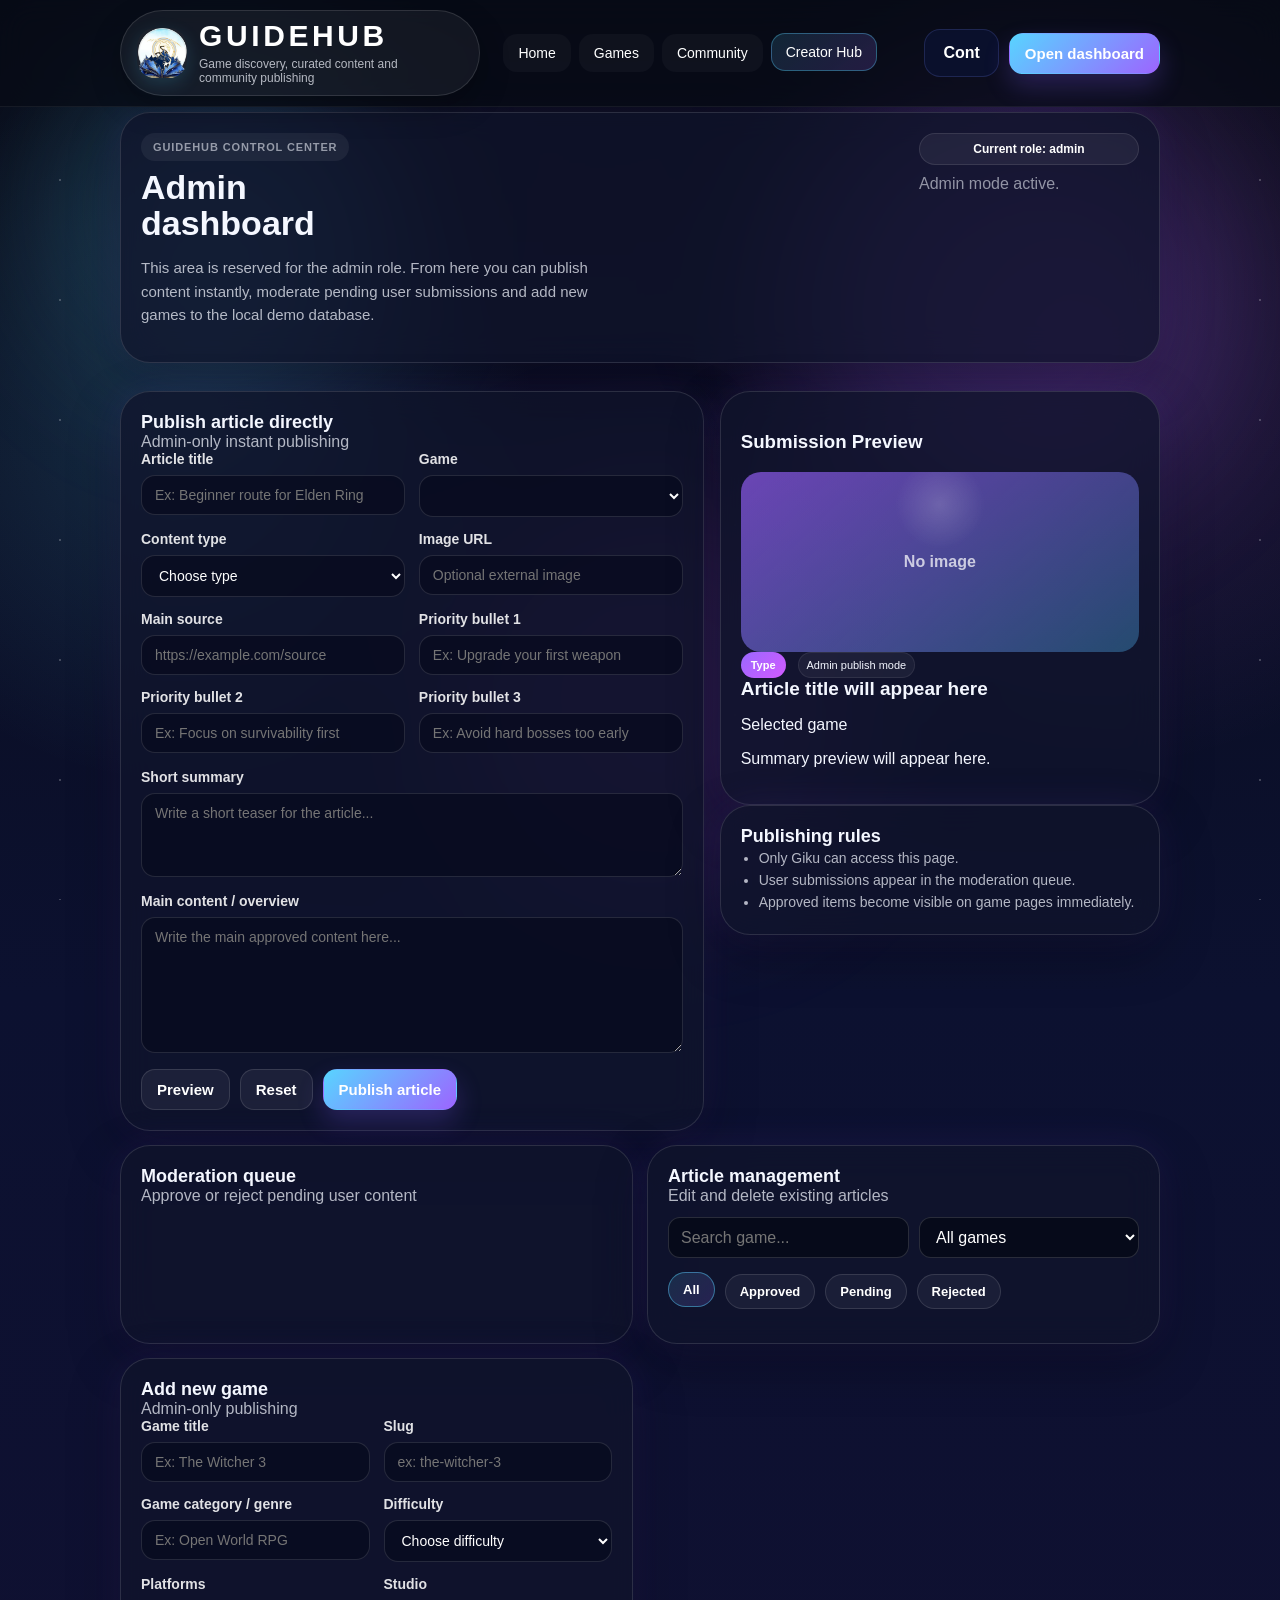
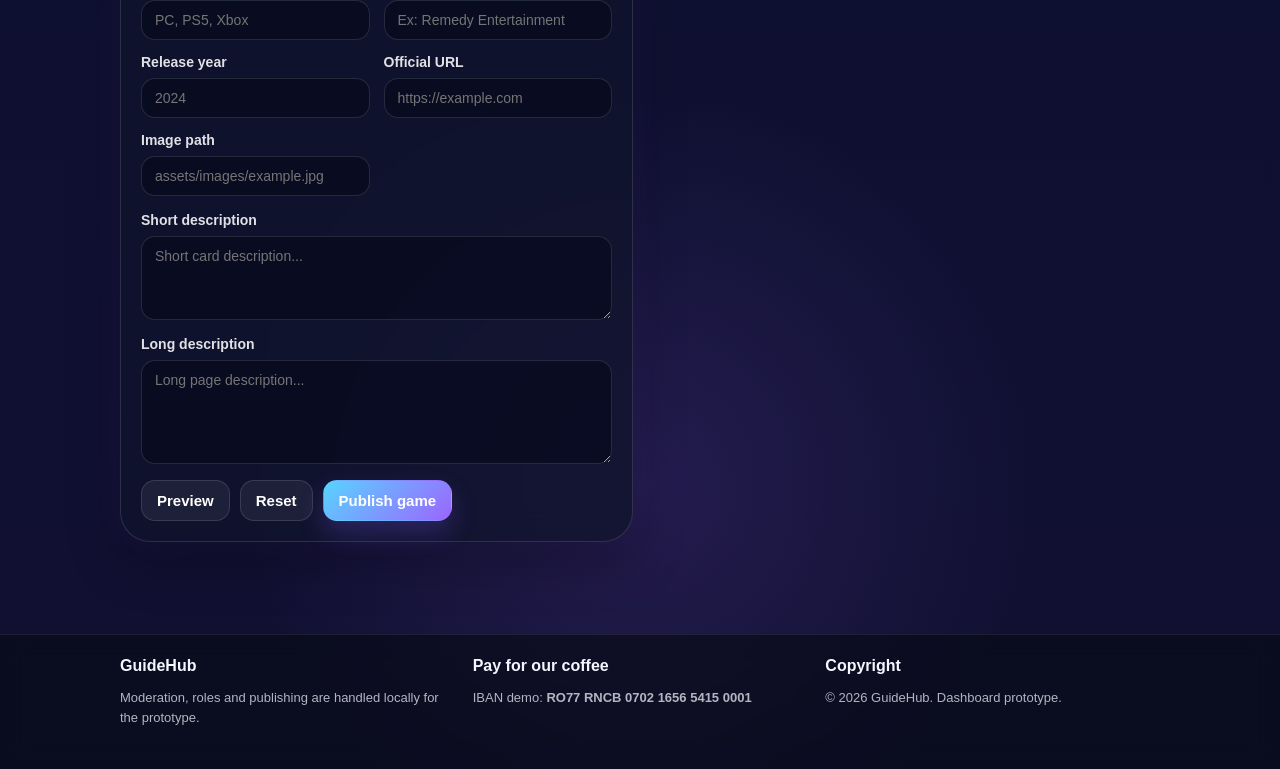
==== commit 34e0d41e: "Polish admin UX and harden content APIs Adds safer auth/session defaults, validates game/article URL" ====
--- a/admin.html
+++ b/admin.html
@@ -102,9 +102,10 @@
                 <label for="category">Content type</label>
                 <select id="category" name="category" required>
                   <option value="">Choose type</option>
-                  <option value="guide">Guide</option>
-                  <option value="review">Review</option>
-                  <option value="build">Build</option>
+                  <option value="Guide">Guide</option>
+                  <option value="Review">Review</option>
+                  <option value="Build">Build</option>
+                  <option value="Tips & Tricks">Tips & Tricks</option>
                 </select>
               </div>
 
@@ -242,6 +243,18 @@
                 <input type="text" id="gamePlatforms" placeholder="PC, PS5, Xbox" required />
               </div>
               <div class="form-group">
+                <label for="gameStudio">Studio</label>
+                <input type="text" id="gameStudio" placeholder="Ex: Remedy Entertainment" />
+              </div>
+              <div class="form-group">
+                <label for="gameYear">Release year</label>
+                <input type="number" id="gameYear" placeholder="2024" min="1970" max="2100" />
+              </div>
+              <div class="form-group">
+                <label for="gameOfficialUrl">Official URL</label>
+                <input type="url" id="gameOfficialUrl" placeholder="https://example.com" />
+              </div>
+              <div class="form-group">
                 <label for="gameImage">Image path</label>
                 <input type="text" id="gameImage" placeholder="assets/images/example.jpg" />
               </div>
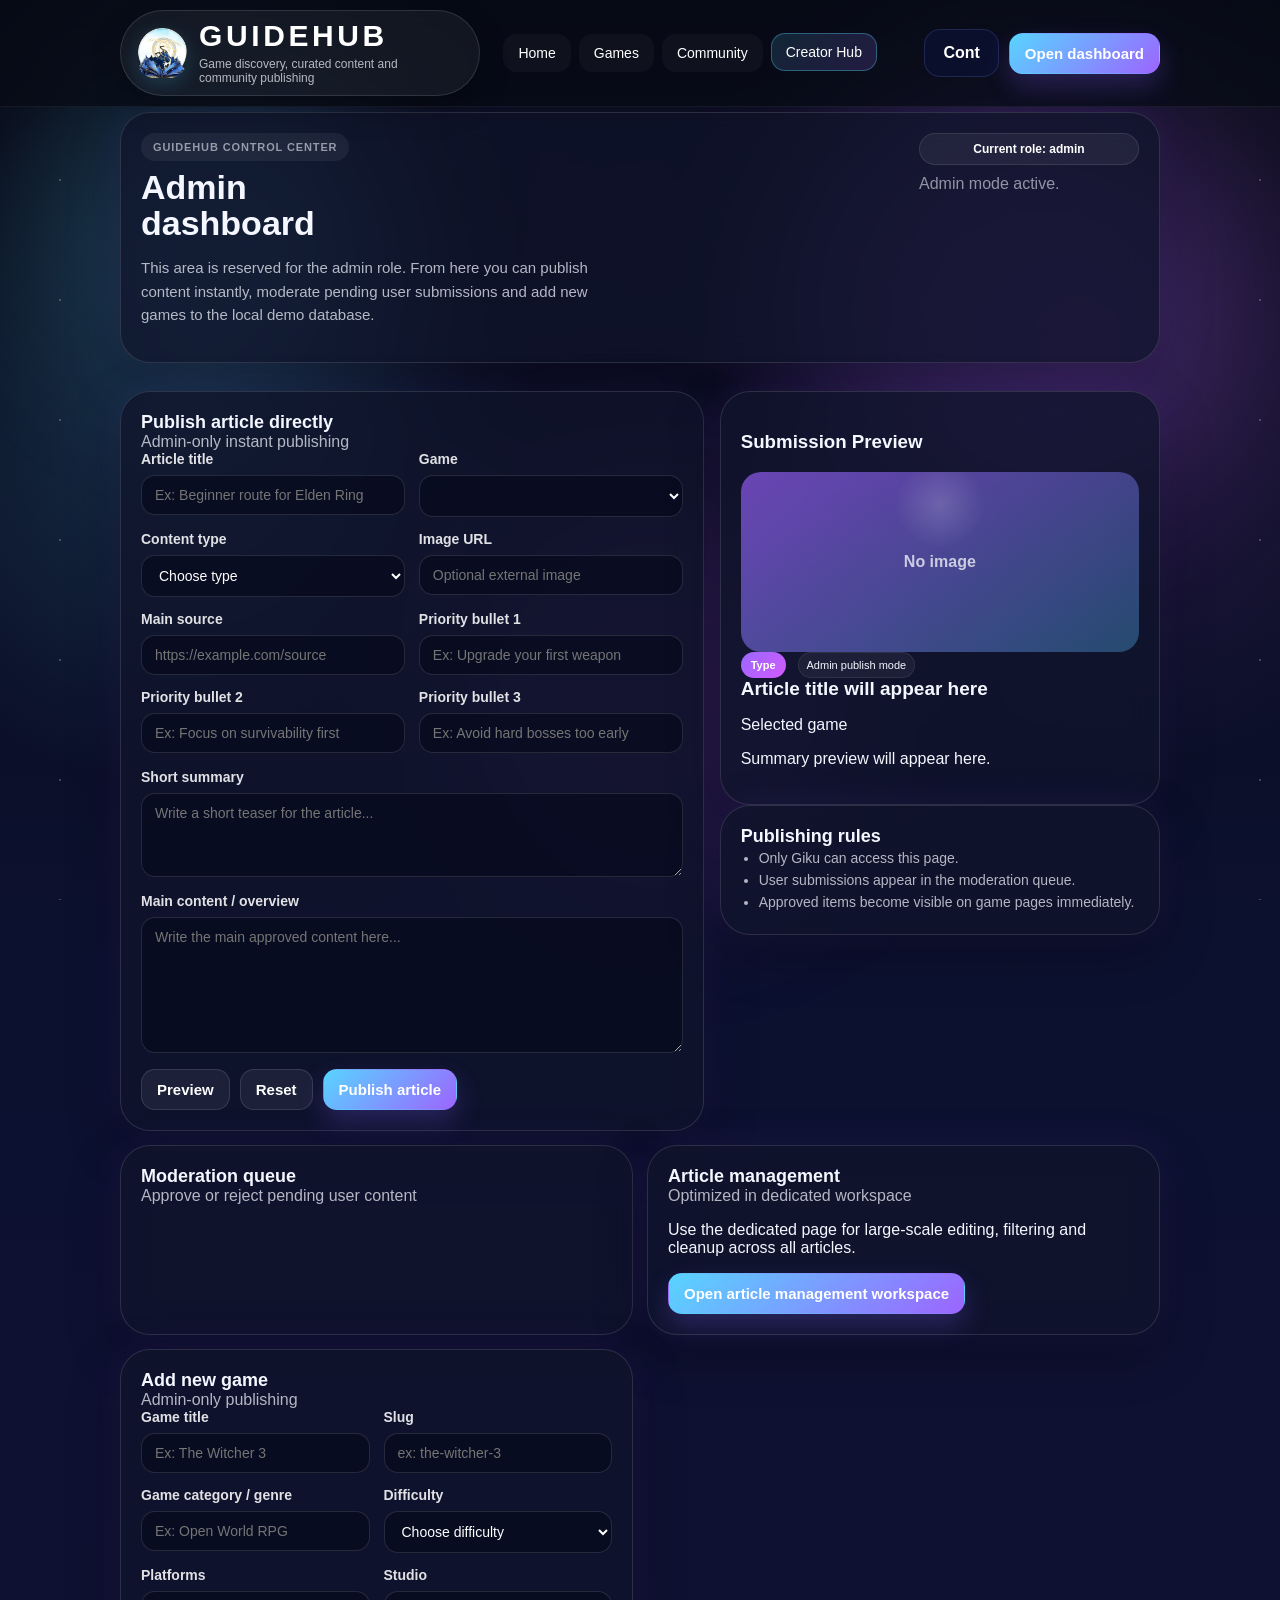
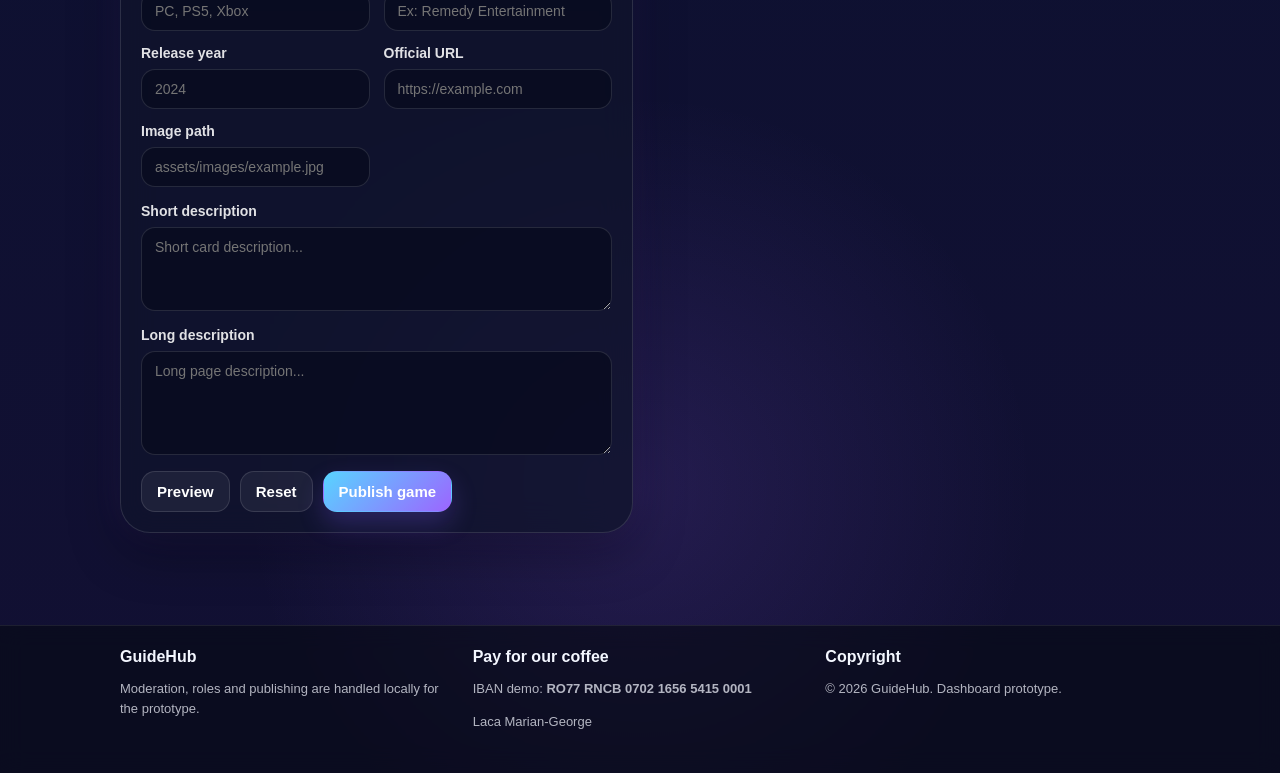
==== commit 84a155c1: "Split article moderation into modal workspace and add favicon branding Introduces a dedicated articl" ====
--- a/admin.html
+++ b/admin.html
@@ -4,6 +4,7 @@
     <meta charset="UTF-8" />
     <meta name="viewport" content="width=device-width, initial-scale=1.0" />
     <title>GuideHub | Admin Dashboard</title>
+    <link rel="icon" type="image/png" href="assets/images/guidehub-logo.png" />
     <link rel="stylesheet" href="style.css" />
   </head>
   <body data-page="admin">
@@ -191,21 +192,14 @@
         <section class="glass-panel" id="articleManagementSection">
           <div class="panel-head compact">
             <h3>Article management</h3>
-            <span class="panel-meta">Edit and delete existing articles</span>
-          </div>
-          <div class="management-toolbar">
-            <input type="text" id="articleGameSearch" placeholder="Search game..." />
-            <select id="articleGameSelect">
-              <option value="all">All games</option>
-            </select>
-          </div>
-          <div class="article-type-filters" id="articleManagementFilters">
-            <button type="button" class="type-filter active" data-status="all">All</button>
-            <button type="button" class="type-filter" data-status="approved">Approved</button>
-            <button type="button" class="type-filter" data-status="pending">Pending</button>
-            <button type="button" class="type-filter" data-status="rejected">Rejected</button>
-          </div>
-          <div id="articleManagementList" class="moderation-list"></div>
+            <span class="panel-meta">Optimized in dedicated workspace</span>
+          </div>
+          <p>
+            Use the dedicated page for large-scale editing, filtering and cleanup across all articles.
+          </p>
+          <div class="admin-actions">
+            <a class="primary-btn" href="article-management.html">Open article management workspace</a>
+          </div>
         </section>
 
         <section class="glass-panel" id="gameManagementSection">
@@ -291,6 +285,7 @@
         <div>
           <h4>Pay for our coffee</h4>
           <p>IBAN demo: <strong>RO77 RNCB 0702 1656 5415 0001</strong></p>
+          <p class="footer-soft">Laca Marian-George</p>
         </div>
         <div>
           <h4>Copyright</h4>
--- a/style.css
+++ b/style.css
@@ -2178,7 +2178,8 @@
   gap: 14px;
 }
 
-#articleManagementList .moderation-card {
+#articleManagementList .moderation-card,
+#modalArticleList .moderation-card {
   padding: 16px;
   border-radius: 18px;
   border: 1px solid rgba(255, 255, 255, 0.12);
@@ -2189,7 +2190,10 @@
 
 #articleManagementList .edit-title,
 #articleManagementList .edit-summary,
-#articleManagementList .edit-content {
+#articleManagementList .edit-content,
+#modalArticleList .edit-title,
+#modalArticleList .edit-summary,
+#modalArticleList .edit-content {
   width: 100%;
   border: 1px solid rgba(255, 255, 255, 0.16);
   background: rgba(7, 10, 24, 0.85);
@@ -2198,27 +2202,34 @@
   padding: 10px 12px;
 }
 
-#articleManagementList .edit-title {
+#articleManagementList .edit-title,
+#modalArticleList .edit-title {
   font-weight: 700;
   font-size: 20px;
 }
 
 #articleManagementList .edit-summary,
-#articleManagementList .edit-content {
+#articleManagementList .edit-content,
+#modalArticleList .edit-summary,
+#modalArticleList .edit-content {
   resize: vertical;
   line-height: 1.5;
 }
 
-#articleManagementList .queue-actions {
+#articleManagementList .queue-actions,
+#modalArticleList .queue-actions {
   justify-content: flex-start;
 }
 
 #articleManagementList .save-edit-btn,
-#articleManagementList .delete-article-btn {
+#articleManagementList .delete-article-btn,
+#modalArticleList .save-edit-btn,
+#modalArticleList .delete-article-btn {
   min-width: 96px;
 }
 
-#articleManagementList .delete-article-btn {
+#articleManagementList .delete-article-btn,
+#modalArticleList .delete-article-btn {
   border-color: rgba(255, 109, 135, 0.4);
 }
 
@@ -2257,6 +2268,8 @@
   align-items: center;
   justify-content: space-between;
   gap: 10px;
+  margin-top: auto;
+  padding-top: 6px;
 }
 
 .card-action-row .view-btn {
@@ -2281,3 +2294,88 @@
   border-radius: 12px;
   padding: 10px 12px;
 }
+
+.back-to-top {
+  position: fixed;
+  right: 22px;
+  bottom: 22px;
+  z-index: 120;
+  border: 1px solid rgba(88, 212, 255, 0.45);
+  background: linear-gradient(135deg, rgba(88, 212, 255, 0.92), rgba(156, 101, 255, 0.92));
+  color: #ffffff;
+  font-weight: 700;
+  border-radius: 999px;
+  padding: 10px 16px;
+  box-shadow: 0 16px 28px rgba(0, 0, 0, 0.28);
+  cursor: pointer;
+  opacity: 0;
+  transform: translateY(12px);
+  pointer-events: none;
+  transition: opacity 0.2s ease, transform 0.2s ease;
+}
+
+.back-to-top.visible {
+  opacity: 1;
+  transform: translateY(0);
+  pointer-events: auto;
+}
+
+.admin-game-grid {
+  display: grid;
+  grid-template-columns: repeat(auto-fit, minmax(220px, 1fr));
+  gap: 12px;
+}
+
+.admin-game-card {
+  border: 1px solid rgba(255, 255, 255, 0.12);
+  border-radius: 14px;
+  background: rgba(6, 11, 30, 0.8);
+  padding: 14px;
+  display: flex;
+  flex-direction: column;
+  gap: 12px;
+}
+
+.admin-game-card h4 {
+  margin: 0 0 6px;
+}
+
+.admin-game-card p {
+  margin: 0 0 8px;
+  color: var(--text-soft);
+}
+
+.admin-game-card .open-game-articles-btn {
+  width: 100%;
+}
+
+.article-section-inactive {
+  opacity: 0.9;
+}
+
+.overlay-modal {
+  position: fixed;
+  inset: 0;
+  background: rgba(3, 5, 14, 0.75);
+  backdrop-filter: blur(4px);
+  z-index: 200;
+  display: flex;
+  align-items: center;
+  justify-content: center;
+  padding: 16px;
+}
+
+.overlay-modal.hidden {
+  display: none;
+}
+
+.overlay-dialog {
+  width: min(1200px, 96vw);
+  max-height: 88vh;
+  overflow: auto;
+  border: 1px solid rgba(255, 255, 255, 0.14);
+  border-radius: 16px;
+  background: rgba(8, 12, 34, 0.96);
+  padding: 16px;
+  box-shadow: 0 24px 60px rgba(0, 0, 0, 0.45);
+}
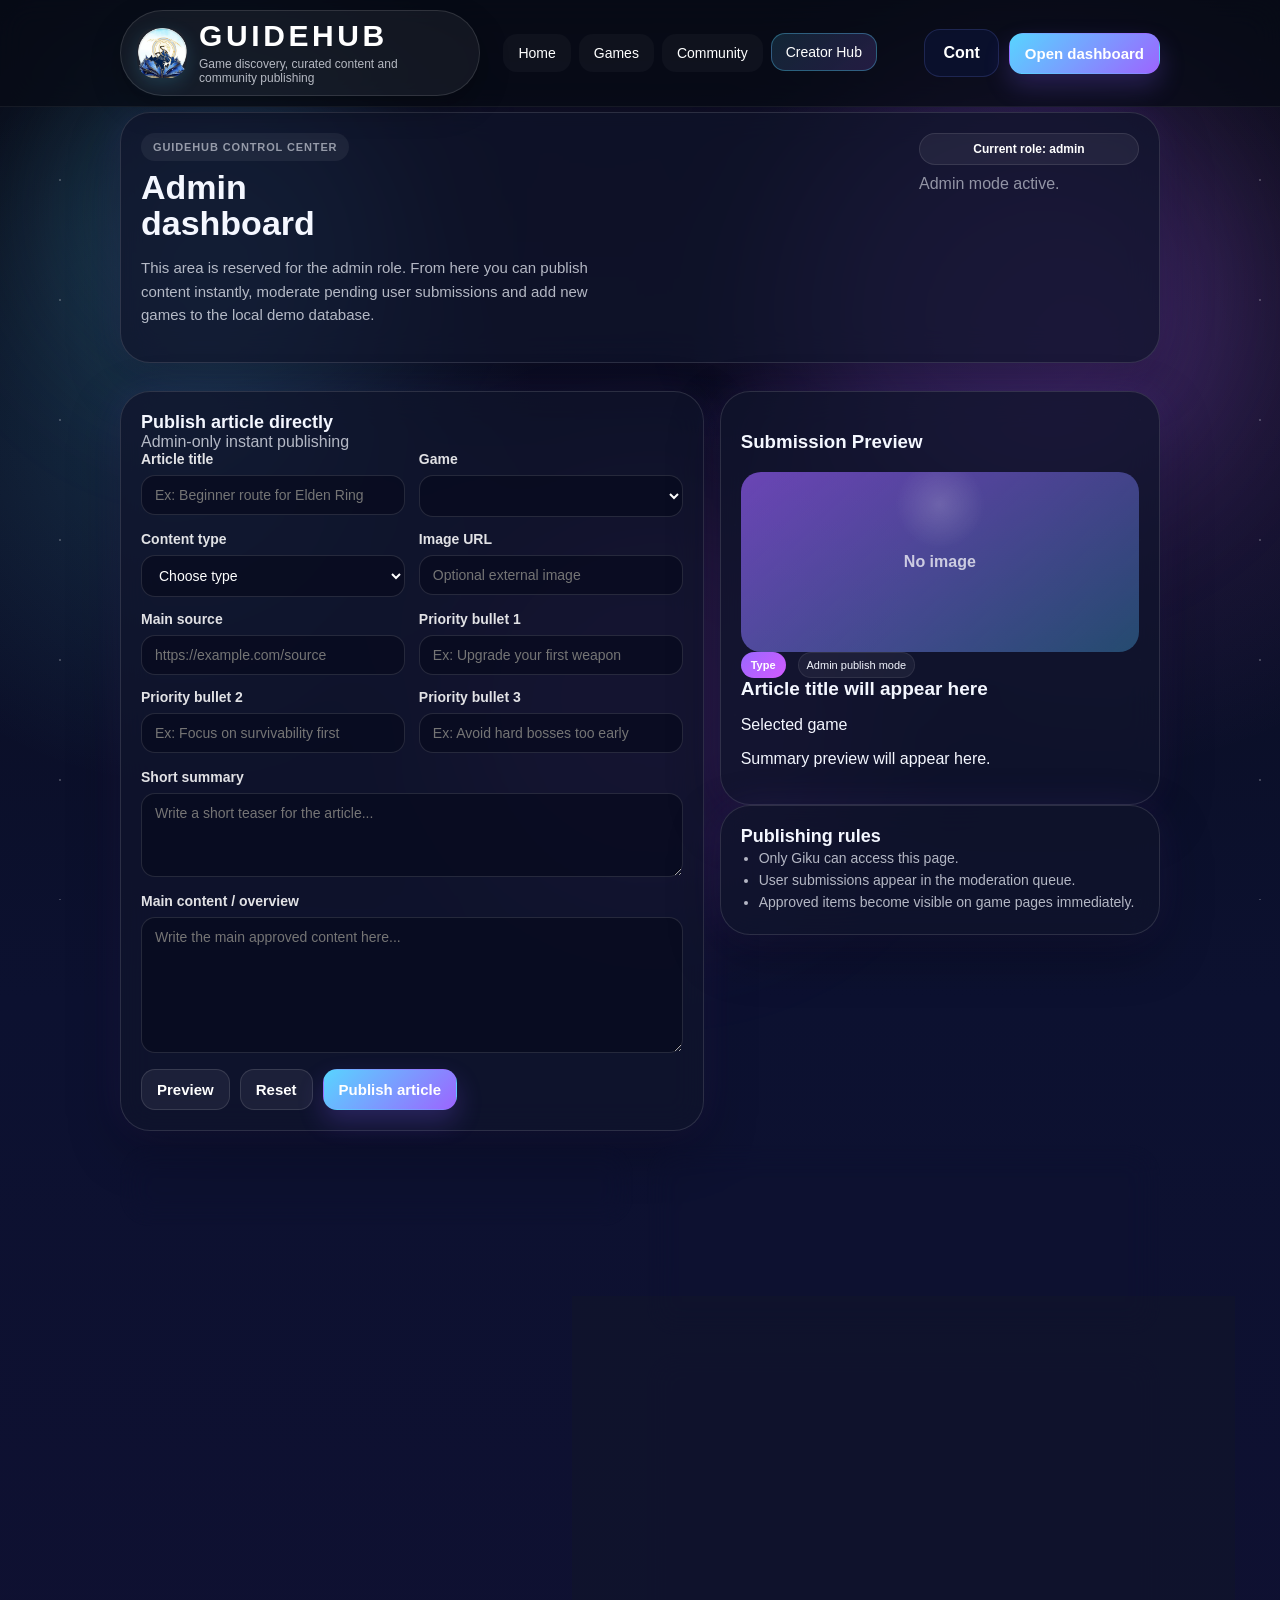
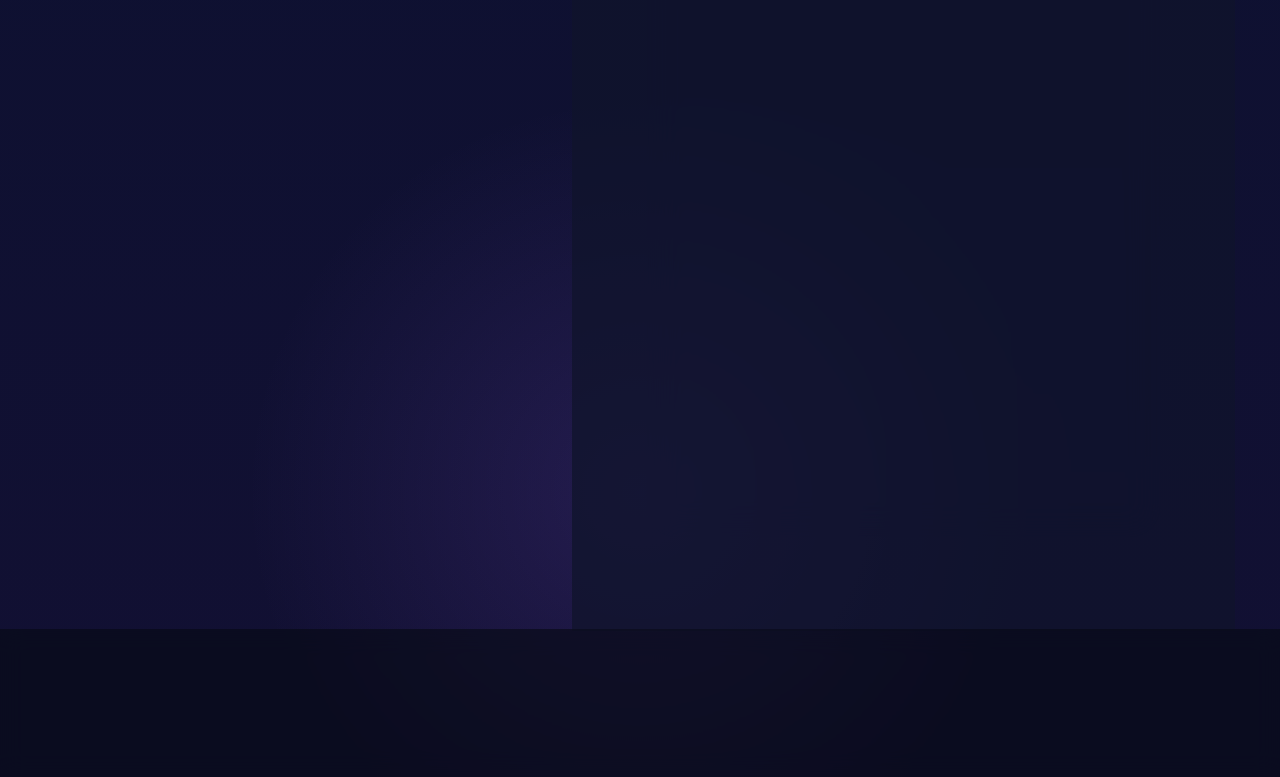
==== commit d7d26d95: "Stack admin tools in right column for cleaner layout Places Article Management above Add New Game in" ====
--- a/admin.html
+++ b/admin.html
@@ -189,90 +189,92 @@
           <div id="moderationQueue" class="moderation-list"></div>
         </section>
 
-        <section class="glass-panel" id="articleManagementSection">
-          <div class="panel-head compact">
-            <h3>Article management</h3>
-            <span class="panel-meta">Optimized in dedicated workspace</span>
-          </div>
-          <p>
-            Use the dedicated page for large-scale editing, filtering and cleanup across all articles.
-          </p>
-          <div class="admin-actions">
-            <a class="primary-btn" href="article-management.html">Open article management workspace</a>
-          </div>
-        </section>
-
-        <section class="glass-panel" id="gameManagementSection">
-          <div class="panel-head compact">
-            <h3>Add new game</h3>
-            <span class="panel-meta">Admin-only publishing</span>
-          </div>
-
-          <form id="gameForm" class="admin-form compact-admin-form">
-            <div class="form-grid compact-form-grid">
-              <div class="form-group">
-                <label for="gameName">Game title</label>
-                <input type="text" id="gameName" placeholder="Ex: The Witcher 3" required />
-              </div>
-              <div class="form-group">
-                <label for="gameSlug">Slug</label>
-                <input type="text" id="gameSlug" placeholder="ex: the-witcher-3" required />
-              </div>
-              <div class="form-group">
-                <label for="gameGenre">Game category / genre</label>
-                <input type="text" id="gameGenre" placeholder="Ex: Open World RPG" required />
-              </div>
-              <div class="form-group">
-                <label for="gameDifficulty">Difficulty</label>
-                <select id="gameDifficulty" required>
-                  <option value="">Choose difficulty</option>
-                  <option value="Easy">Easy</option>
-                  <option value="Medium">Medium</option>
-                  <option value="Medium / Hard">Medium / Hard</option>
-                  <option value="Hard">Hard</option>
-                </select>
-              </div>
-              <div class="form-group">
-                <label for="gamePlatforms">Platforms</label>
-                <input type="text" id="gamePlatforms" placeholder="PC, PS5, Xbox" required />
-              </div>
-              <div class="form-group">
-                <label for="gameStudio">Studio</label>
-                <input type="text" id="gameStudio" placeholder="Ex: Remedy Entertainment" />
-              </div>
-              <div class="form-group">
-                <label for="gameYear">Release year</label>
-                <input type="number" id="gameYear" placeholder="2024" min="1970" max="2100" />
-              </div>
-              <div class="form-group">
-                <label for="gameOfficialUrl">Official URL</label>
-                <input type="url" id="gameOfficialUrl" placeholder="https://example.com" />
-              </div>
-              <div class="form-group">
-                <label for="gameImage">Image path</label>
-                <input type="text" id="gameImage" placeholder="assets/images/example.jpg" />
-              </div>
-            </div>
-
-            <div class="form-group full-width">
-              <label for="gameShortDesc">Short description</label>
-              <textarea id="gameShortDesc" rows="3" placeholder="Short card description..." required></textarea>
-            </div>
-
-            <div class="form-group full-width">
-              <label for="gameLongDesc">Long description</label>
-              <textarea id="gameLongDesc" rows="5" placeholder="Long page description..." required></textarea>
-            </div>
-
+        <div class="admin-right-stack">
+          <section class="glass-panel" id="articleManagementSection">
+            <div class="panel-head compact">
+              <h3>Article management</h3>
+              <span class="panel-meta">Optimized in dedicated workspace</span>
+            </div>
+            <p>
+              Use the dedicated page for large-scale editing, filtering and cleanup across all articles.
+            </p>
             <div class="admin-actions">
-              <button type="button" class="secondary-btn" id="gamePreviewBtn">Preview</button>
-              <button type="reset" class="secondary-btn">Reset</button>
-              <button type="submit" class="primary-btn">Publish game</button>
-            </div>
-          </form>
-
-          <p id="gameFormMessage" class="form-message hidden"></p>
-        </section>
+              <a class="primary-btn" href="article-management.html">Open article management workspace</a>
+            </div>
+          </section>
+
+          <section class="glass-panel" id="gameManagementSection">
+            <div class="panel-head compact">
+              <h3>Add new game</h3>
+              <span class="panel-meta">Admin-only publishing</span>
+            </div>
+
+            <form id="gameForm" class="admin-form compact-admin-form">
+              <div class="form-grid compact-form-grid">
+                <div class="form-group">
+                  <label for="gameName">Game title</label>
+                  <input type="text" id="gameName" placeholder="Ex: The Witcher 3" required />
+                </div>
+                <div class="form-group">
+                  <label for="gameSlug">Slug</label>
+                  <input type="text" id="gameSlug" placeholder="ex: the-witcher-3" required />
+                </div>
+                <div class="form-group">
+                  <label for="gameGenre">Game category / genre</label>
+                  <input type="text" id="gameGenre" placeholder="Ex: Open World RPG" required />
+                </div>
+                <div class="form-group">
+                  <label for="gameDifficulty">Difficulty</label>
+                  <select id="gameDifficulty" required>
+                    <option value="">Choose difficulty</option>
+                    <option value="Easy">Easy</option>
+                    <option value="Medium">Medium</option>
+                    <option value="Medium / Hard">Medium / Hard</option>
+                    <option value="Hard">Hard</option>
+                  </select>
+                </div>
+                <div class="form-group">
+                  <label for="gamePlatforms">Platforms</label>
+                  <input type="text" id="gamePlatforms" placeholder="PC, PS5, Xbox" required />
+                </div>
+                <div class="form-group">
+                  <label for="gameStudio">Studio</label>
+                  <input type="text" id="gameStudio" placeholder="Ex: Remedy Entertainment" />
+                </div>
+                <div class="form-group">
+                  <label for="gameYear">Release year</label>
+                  <input type="number" id="gameYear" placeholder="2024" min="1970" max="2100" />
+                </div>
+                <div class="form-group">
+                  <label for="gameOfficialUrl">Official URL</label>
+                  <input type="url" id="gameOfficialUrl" placeholder="https://example.com" />
+                </div>
+                <div class="form-group">
+                  <label for="gameImage">Image path</label>
+                  <input type="text" id="gameImage" placeholder="assets/images/example.jpg" />
+                </div>
+              </div>
+
+              <div class="form-group full-width">
+                <label for="gameShortDesc">Short description</label>
+                <textarea id="gameShortDesc" rows="3" placeholder="Short card description..." required></textarea>
+              </div>
+
+              <div class="form-group full-width">
+                <label for="gameLongDesc">Long description</label>
+                <textarea id="gameLongDesc" rows="5" placeholder="Long page description..." required></textarea>
+              </div>
+
+              <div class="admin-actions">
+                <button type="button" class="secondary-btn" id="gamePreviewBtn">Preview</button>
+                <button type="reset" class="secondary-btn">Reset</button>
+                <button type="submit" class="primary-btn">Publish game</button>
+              </div>
+            </form>
+
+            <p id="gameFormMessage" class="form-message hidden"></p>
+          </section>
+        </div>
       </section>
     </main>
 
--- a/style.css
+++ b/style.css
@@ -632,6 +632,16 @@
   margin-top: 34px;
 }
 
+.admin-secondary-grid {
+  align-items: start;
+}
+
+.admin-right-stack {
+  display: grid;
+  gap: 18px;
+  align-content: start;
+}
+
 .glass-panel,
 .content-panel,
 .side-card,
